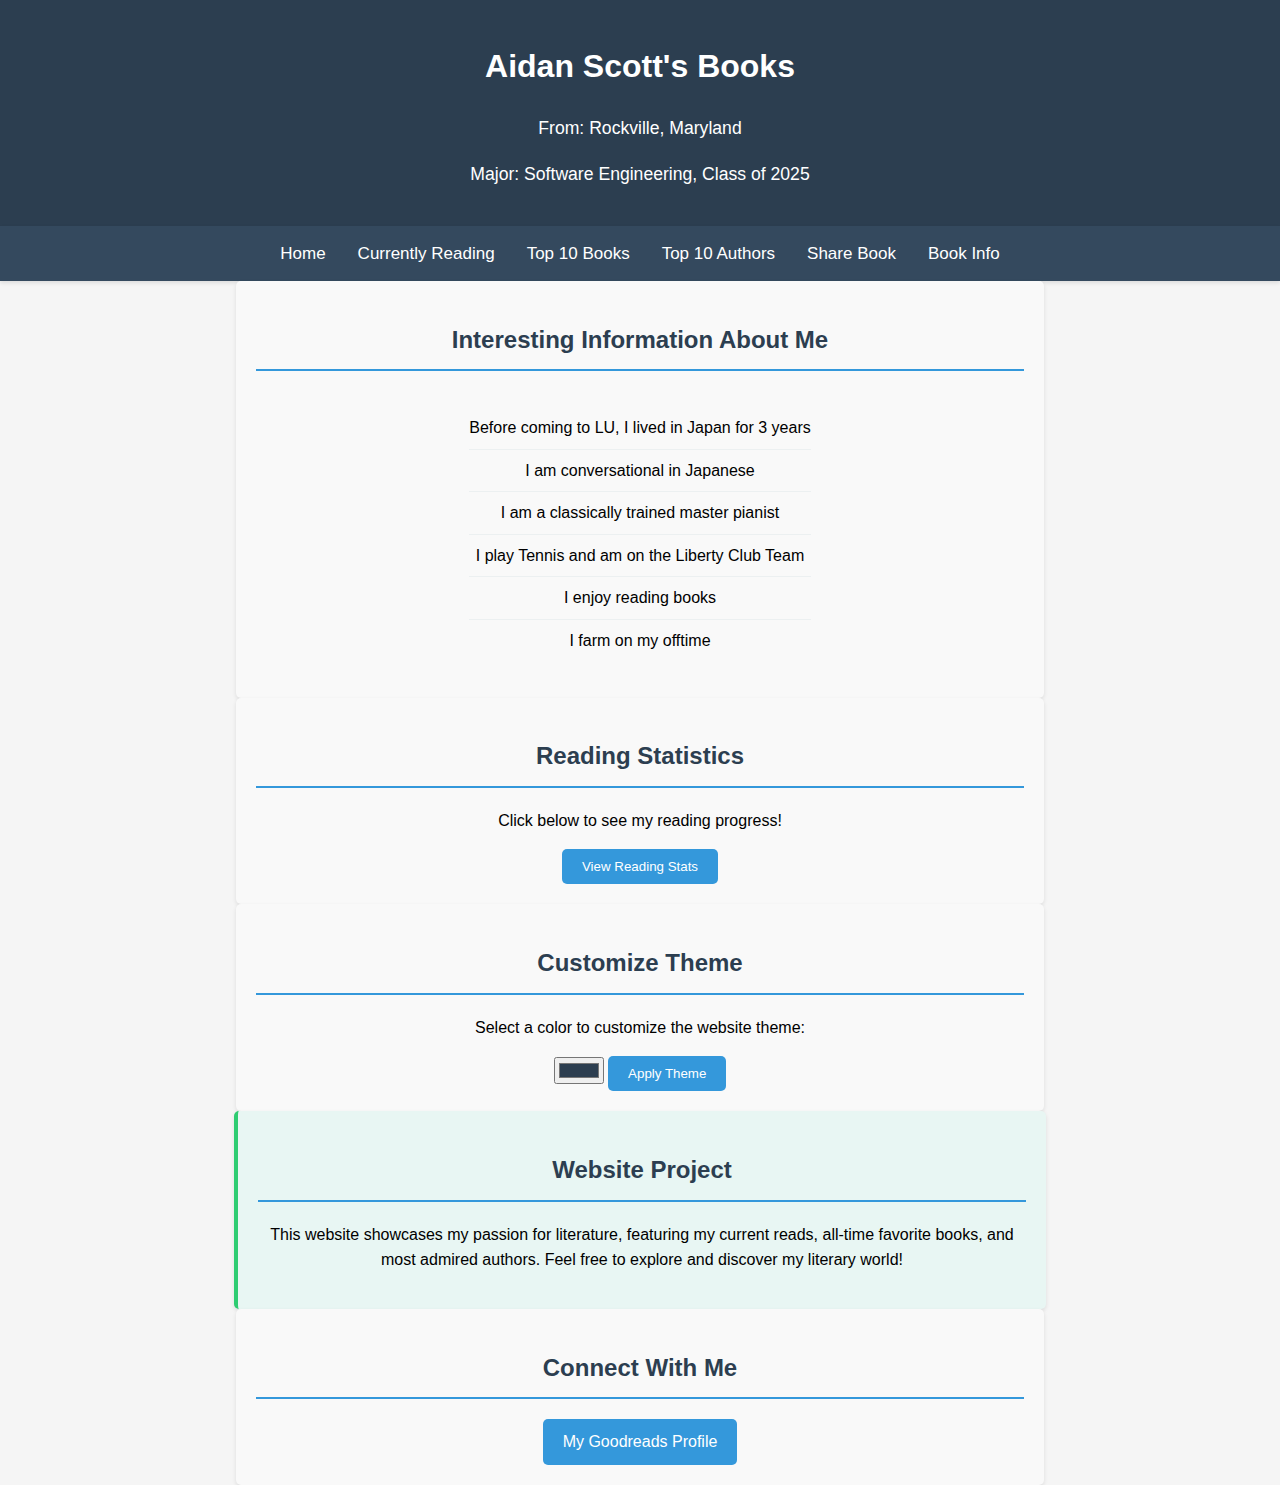
==== index.html @ 046521bb "Add event listener and javascripting for favorite book cards" ====
<!DOCTYPE html>
<html lang="en">

<head>
    <meta charset="UTF-8">
    <meta name="viewport" content="width=device-width, initial-scale=1.0">
    <title>Aidan Scott's Books</title>
    <link rel="stylesheet" href="styles.css">
</head>

<body>
    <!-- Header Section -->
    <header class="main-header">
        <h1 id="name-title">Aidan Scott's Books</h1>
        <div class="header-info">
            <p>From: Rockville, Maryland</p>
            <p>Major: Software Engineering, Class of 2025</p>
        </div>
    </header>

    <!-- Navigation Bar -->
    <nav class="topnav">
        <a href="index.html">Home</a>
        <a href="currently-reading.html">Currently Reading</a>
        <a href="favorite-books.html">Top 10 Books</a>
        <a href="favorite-authors.html">Top 10 Authors</a>
        <a href="book-form.html">Share Book</a>
        <a href="book-info.html">Book Info</a>
    </nav>

    <!-- Bio Section -->
    <section class="profile-section">
        <h2 class="section-title">Interesting Information About Me</h2>
        <ul class="bio-list">
            <li>Before coming to LU, I lived in Japan for 3 years</li>
            <li>I am conversational in Japanese</li>
            <li>I am a classically trained master pianist</li>
            <li>I play Tennis and am on the Liberty Club Team</li>
            <li>I enjoy reading books</li>
            <li>I farm on my offtime</li>
        </ul>
    </section>

    <!-- Book Count Section -->
    <section class="profile-section">
        <h2 class="section-title">Reading Statistics</h2>
        <div id="stats-container">
            <p>Click below to see my reading progress!</p>
            <button onclick="showReadingStats()" class="submit-btn">View Reading Stats</button>
        </div>
    </section>

    <section class="profile-section">
        <h2 class="section-title">Customize Theme</h2>
        <div id="theme-container">
            <p>Select a color to customize the website theme:</p>
            <input type="color" id="themeColor" value="#2c3e50">
            <button id="applyTheme" class="submit-btn">Apply Theme</button>
        </div>
    </section>

    <section class="profile-section" id="project-idea">
        <h2 class="section-title">Website Project</h2>
        <p>This website showcases my passion for literature, featuring my current reads, all-time favorite books, and
            most admired authors. Feel free to explore and discover my literary world!</p>
    </section>

    <section class="profile-section">
        <h2 class="section-title">Connect With Me</h2>
        <a href="https://www.goodreads.com/user/show/168250803-aidan-scott" target="_blank" rel="noopener noreferrer"
            class="social-link">
            My Goodreads Profile
        </a>
    </section>

    <script>
        const booksRead = 42;
        const currentlyReading = 3;
        const yearlyGoal = 50;

        function showReadingStats() {
            const statsMessage = `📚 Reading Progress:
                \n• Books Read: ${booksRead}
                \n• Currently Reading: ${currentlyReading}
                \n• Progress to Goal: ${Math.round((booksRead / yearlyGoal) * 100)}%`;
            alert(statsMessage);
        }

        const themeColorPicker = document.getElementById('themeColor');
        const applyThemeButton = document.getElementById('applyTheme');
        const header = document.getElementsByClassName('main-header')[0];

        applyThemeButton.addEventListener('click', function () {
            const selectedColor = themeColorPicker.value;

            header.style.backgroundColor = selectedColor;
            document.documentElement.style.setProperty('--theme-color', selectedColor);

            const messageElement = document.createElement('p');
            messageElement.textContent = 'Theme updated successfully!';
            messageElement.style.color = 'green';
            messageElement.style.marginTop = '10px';

            const container = document.getElementById('theme-container');
            const existingMessage = container.querySelector('p:last-child');
            if (existingMessage && existingMessage.style.color === 'green') {
                container.removeChild(existingMessage);
            }
            container.appendChild(messageElement);

            setTimeout(() => {
                container.removeChild(messageElement);
            }, 3000);
        });
    </script>
</body>

</html>
---- styles.css ----
/* Base Styles */
body {
    font-family: Arial, sans-serif;
    line-height: 1.6;
    margin: 0;
    padding: 0;
    background-color: #f5f5f5;
    text-align: center;
    /* Center all text by default */
}

/* Header Styles */
.main-header {
    background-color: #2c3e50;
    color: white;
    padding: 20px;
    text-align: center;
}

.header-info {
    margin-top: 10px;
    font-size: 1.1em;
}

/* Navigation Styles */
.topnav {
    background-color: #34495e;
    overflow: hidden;
    box-shadow: 0 2px 4px rgba(0, 0, 0, 0.1);
    display: flex;
    justify-content: center;
    /* Centering navigation links */
    align-items: center;
    flex-wrap: wrap;
}

.topnav a {
    display: inline-block;
    color: white;
    text-align: center;
    padding: 14px 16px;
    text-decoration: none;
    font-size: 17px;
    transition: background-color 0.3s;
}

.topnav a:hover {
    background-color: #2c3e50;
    color: white;
}

.topnav a.active {
    background-color: #3498db;
    color: white;
}

/* Section Styles */
.profile-section {
    padding: 20px;
    margin: auto;
    width: 60%;
    background-color: #f9f9f9;
    border-radius: 5px;
    box-shadow: 0 2px 4px rgba(0, 0, 0, 0.1);
    text-align: center;
    /* Ensures content inside is centered */
}

/* Bio List Centering */
.bio-list {
    list-style: none;
    padding: 0;
    text-align: center;
    display: inline-block;
}

/* Section Titles */
.section-title {
    color: #2c3e50;
    border-bottom: 2px solid #3498db;
    padding-bottom: 10px;
    margin-bottom: 20px;
}

/* Book Section Styles */
.book-section {
    background-color: #ffffff;
    padding: 15px;
    margin-bottom: 20px;
    border-radius: 5px;
    box-shadow: 0 2px 4px rgba(0, 0, 0, 0.1);
}

/* Book Grid Styles */
.book-grid {
    display: grid;
    grid-template-columns: repeat(auto-fit, minmax(300px, 1fr));
    gap: 20px;
    padding: 20px;
    justify-content: center;
}

.book-card {
    background: white;
    border-radius: 8px;
    padding: 15px;
    box-shadow: 0 2px 4px rgba(0, 0, 0, 0.1);
    transition: transform 0.2s;
}

.book-card:hover {
    transform: translateY(-5px);
}

.book-card img {
    width: 100%;
    height: 400px;
    object-fit: contain;
    border-radius: 4px;
    background-color: #f5f5f5;
}

.book-info {
    margin-top: 15px;
}

.book-info h3 {
    color: #2c3e50;
    margin: 0 0 10px 0;
}

.book-author {
    color: #34495e;
    font-weight: bold;
    margin: 5px 0;
}

.book-genre {
    color: #7f8c8d;
    font-style: italic;
    margin: 5px 0;
}

.book-review {
    margin-top: 10px;
    font-size: 0.9em;
    line-height: 1.6;
    color: #2c3e50;
}

/* Author Grid Styles */
.author-grid {
    display: grid;
    grid-template-columns: repeat(auto-fit, minmax(300px, 1fr));
    gap: 20px;
    padding: 20px;
    justify-content: center;
}

.author-card {
    background: white;
    border-radius: 8px;
    padding: 15px;
    box-shadow: 0 2px 4px rgba(0, 0, 0, 0.1);
    transition: transform 0.2s;
}

.author-card:hover {
    transform: translateY(-5px);
}

.author-card img {
    width: 100%;
    height: 300px;
    object-fit: cover;
    border-radius: 8px;
}

.author-info {
    margin-top: 15px;
    text-align: center;
}

.author-info h3 {
    color: #2c3e50;
    margin: 10px 0;
}

.author-books {
    list-style: none;
    padding: 0;
    margin: 10px 0;
}

.author-books li {
    padding: 5px 0;
    color: #34495e;
}

/* Form Styles */
.form-group {
    margin-bottom: 15px;
}

.form-group label {
    display: block;
    margin-bottom: 5px;
    color: #2c3e50;
}

.form-group input {
    width: 100%;
    padding: 8px;
    border: 1px solid #bdc3c7;
    border-radius: 4px;
}

/* Button Styles */
.submit-btn {
    background-color: #3498db;
    color: white;
    padding: 10px 20px;
    border: none;
    border-radius: 5px;
    cursor: pointer;
    transition: background-color 0.3s;
    text-align: center;
}

.submit-btn:hover {
    background-color: #2980b9;
}

/* Social Link Styles */
.social-link {
    display: inline-block;
    padding: 10px 20px;
    background-color: #3498db;
    color: white;
    text-decoration: none;
    border-radius: 5px;
    transition: background-color 0.3s;
}

.social-link:hover {
    background-color: #2980b9;
}

/* Special Section Styles */
#project-idea {
    background-color: #e8f6f3;
    border-left: 4px solid #2ecc71;
}

/* Bio List Styles */
.bio-list li {
    padding: 8px 0;
    border-bottom: 1px solid #ecf0f1;
}

.bio-list li:last-child {
    border-bottom: none;
}

/* Responsive Design */
@media screen and (max-width: 768px) {
    .profile-section {
        width: 80%;
    }

    .book-grid,
    .author-grid {
        grid-template-columns: repeat(auto-fit, minmax(250px, 1fr));
        padding: 10px;
    }
}

@media screen and (max-width: 480px) {
    .profile-section {
        width: 90%;
        padding: 10px;
    }

    .book-grid,
    .author-grid {
        grid-template-columns: repeat(auto-fit, minmax(200px, 1fr));
    }
}
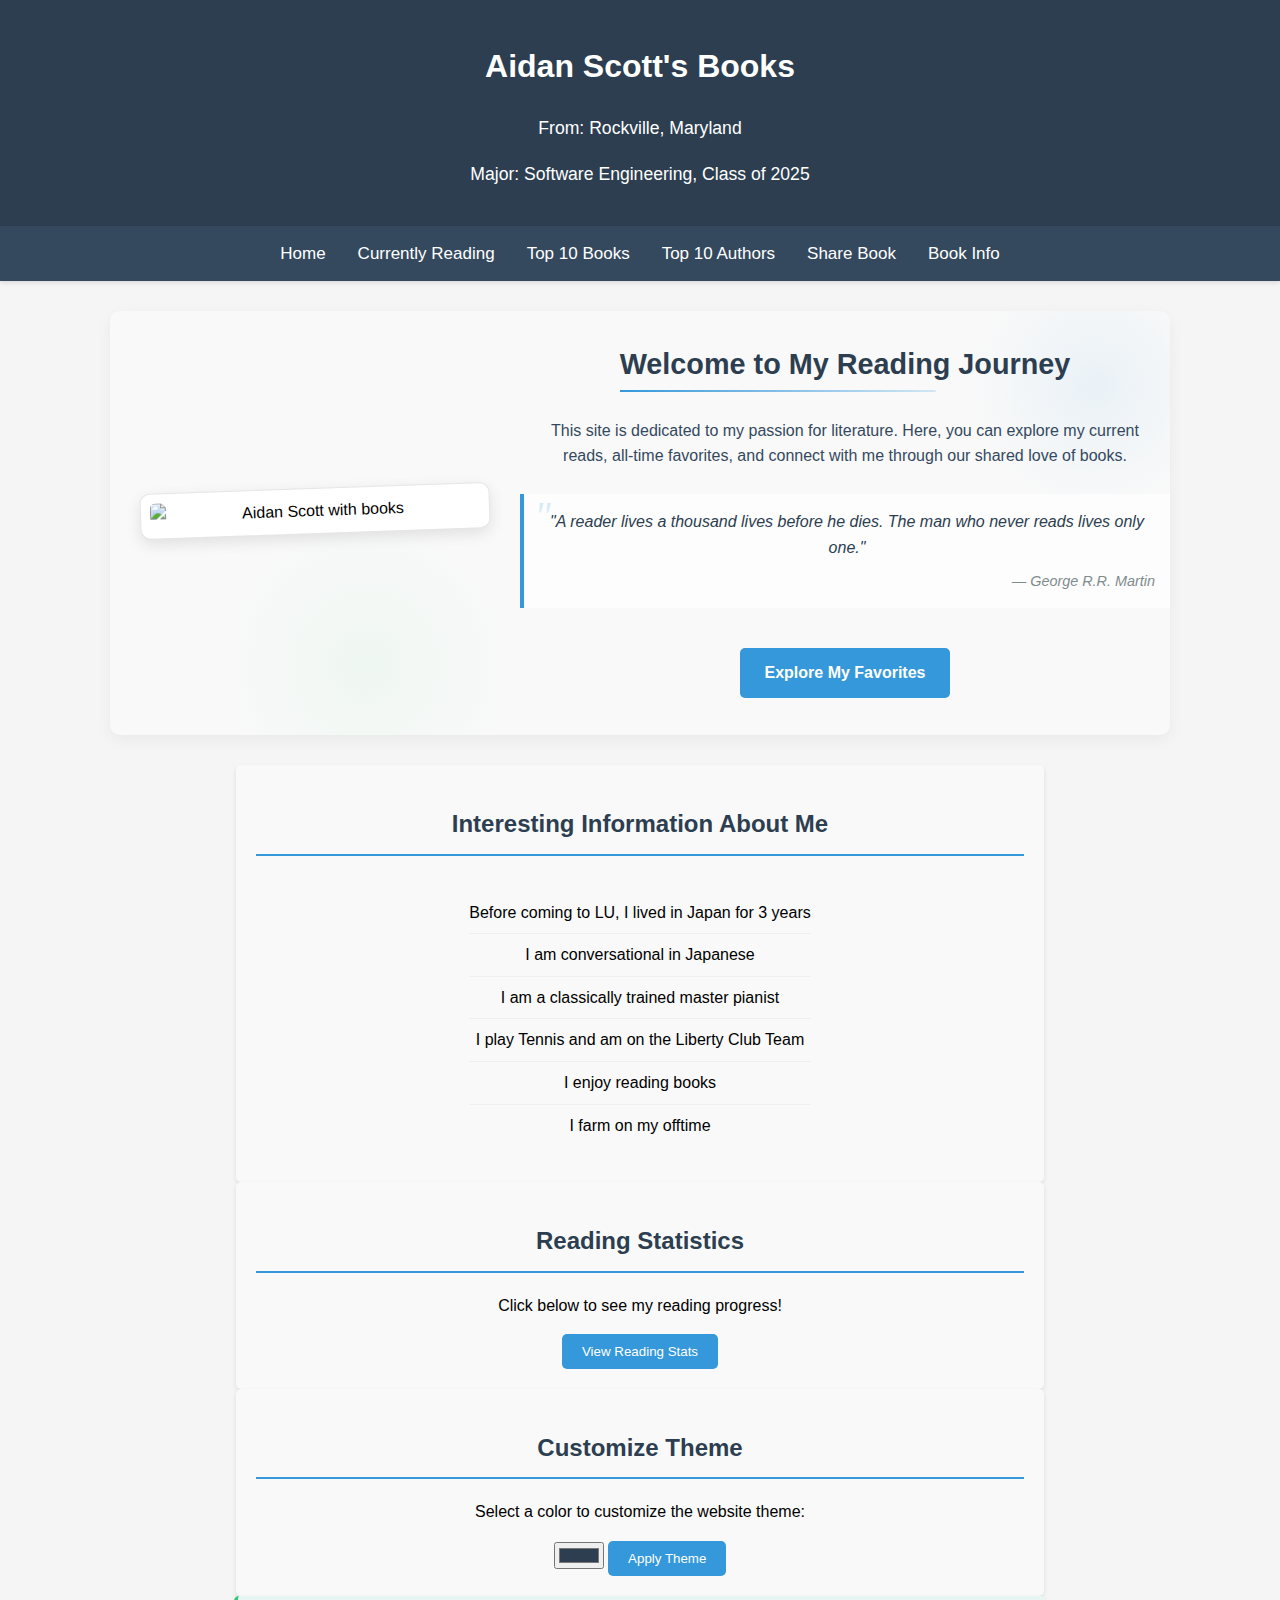
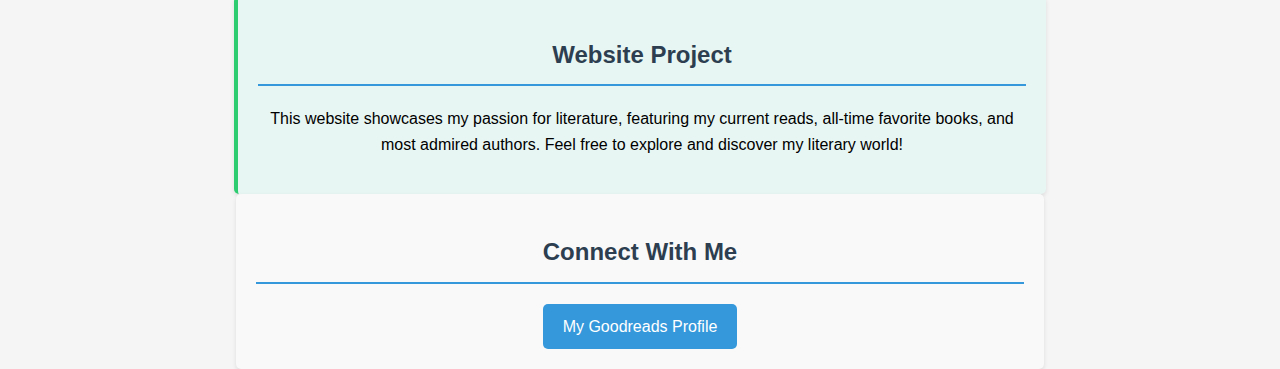
==== commit 5f6ee62f: "Project 5 - 95% complete" ====
--- a/index.html
+++ b/index.html
@@ -27,6 +27,79 @@
         <a href="book-form.html">Share Book</a>
         <a href="book-info.html">Book Info</a>
     </nav>
+
+    <!-- *** PROJECT 5: REQUIREMENT #3: Using createElement and appendChild to create welcome banner *** -->
+    <script>
+        document.addEventListener('DOMContentLoaded', function () {
+            // Create welcome banner container
+            const welcomeBanner = document.createElement('section');
+            welcomeBanner.className = 'welcome-banner';
+
+            // Create left column for profile image
+            const imageColumn = document.createElement('div');
+            imageColumn.className = 'profile-image-column';
+
+            // Create profile image
+            const profileImage = document.createElement('img');
+            profileImage.src = 'profile-photo.jpg';  // You'll need to add this image
+            profileImage.alt = 'Aidan Scott with books';
+            profileImage.className = 'profile-photo';
+
+            // Create image frame
+            const imageFrame = document.createElement('div');
+            imageFrame.className = 'image-frame';
+
+            // Create right column for welcome text
+            const textColumn = document.createElement('div');
+            textColumn.className = 'welcome-text-column';
+
+            // Create greeting
+            const greeting = document.createElement('h2');
+            greeting.textContent = 'Welcome to My Reading Journey';
+
+            // Create welcome message
+            const welcomeMessage = document.createElement('p');
+            welcomeMessage.className = 'welcome-message';
+            welcomeMessage.textContent = 'This site is dedicated to my passion for literature. Here, you can explore my current reads, all-time favorites, and connect with me through our shared love of books.';
+
+            // Create quote box
+            const quoteBox = document.createElement('blockquote');
+            quoteBox.className = 'book-quote';
+
+            // Create quote text
+            const quoteText = document.createElement('p');
+            quoteText.textContent = '"A reader lives a thousand lives before he dies. The man who never reads lives only one."';
+
+            // Create quote attribution
+            const quoteAttribution = document.createElement('cite');
+            quoteAttribution.textContent = '— George R.R. Martin';
+
+            // Create CTA button
+            const ctaButton = document.createElement('a');
+            ctaButton.href = 'favorite-books.html';
+            ctaButton.className = 'welcome-cta-button';
+            ctaButton.textContent = 'Explore My Favorites';
+
+            // Assemble the DOM structure using appendChild
+            imageFrame.appendChild(profileImage);
+            imageColumn.appendChild(imageFrame);
+
+            quoteBox.appendChild(quoteText);
+            quoteBox.appendChild(quoteAttribution);
+
+            textColumn.appendChild(greeting);
+            textColumn.appendChild(welcomeMessage);
+            textColumn.appendChild(quoteBox);
+            textColumn.appendChild(ctaButton);
+
+            welcomeBanner.appendChild(imageColumn);
+            welcomeBanner.appendChild(textColumn);
+
+            // Insert the welcome banner at the beginning of the body content
+            const firstSection = document.querySelector('.profile-section');
+            document.body.insertBefore(welcomeBanner, firstSection);
+        });
+    </script>
 
     <!-- Bio Section -->
     <section class="profile-section">
@@ -74,8 +147,8 @@
     </section>
 
     <script>
-        const booksRead = 42;
-        const currentlyReading = 3;
+        const booksRead = 6;
+        const currentlyReading = 2;
         const yearlyGoal = 50;
 
         function showReadingStats() {
@@ -113,6 +186,9 @@
             }, 3000);
         });
     </script>
+
+    <!-- Include the lightbox script -->
+    <script src="lightbox.js"></script>
 </body>
 
 </html>--- a/styles.css
+++ b/styles.css
@@ -285,4 +285,1494 @@
     .author-grid {
         grid-template-columns: repeat(auto-fit, minmax(200px, 1fr));
     }
+}
+
+/* *** PROJECT 5: REQUIREMENT #1: Overlay styling with opacity and positioning *** */
+.overlay {
+    position: fixed;
+    top: 0;
+    left: 0;
+    width: 100%;
+    height: 100%;
+    background-color: rgba(0, 0, 0, 0.8);
+    /* Darkened background with opacity */
+    display: none;
+    justify-content: center;
+    align-items: center;
+    z-index: 1000;
+    opacity: 0;
+    transition: opacity 0.3s ease;
+}
+
+.overlay.active {
+    opacity: 1;
+}
+
+.lightbox-container {
+    position: relative;
+    max-width: 90%;
+    max-height: 90%;
+    background-color: rgba(255, 255, 255, 0.1);
+    border-radius: 8px;
+    padding: 10px;
+    box-shadow: 0 0 25px rgba(255, 255, 255, 0.2);
+}
+
+.lightbox-image {
+    max-width: 100%;
+    max-height: 80vh;
+    display: block;
+    border: 3px solid rgba(255, 255, 255, 0.5);
+    border-radius: 4px;
+    transition: all 0.3s ease;
+}
+
+.close-button {
+    position: absolute;
+    top: -15px;
+    right: -15px;
+    font-size: 30px;
+    color: white;
+    background-color: rgba(0, 0, 0, 0.7);
+    width: 40px;
+    height: 40px;
+    border-radius: 50%;
+    display: flex;
+    justify-content: center;
+    align-items: center;
+    cursor: pointer;
+    transition: background-color 0.3s;
+}
+
+.close-button:hover {
+    background-color: rgba(255, 0, 0, 0.7);
+}
+
+.swap-button {
+    position: absolute;
+    bottom: -50px;
+    left: 50%;
+    transform: translateX(-50%);
+    padding: 10px 20px;
+    background-color: rgba(52, 152, 219, 0.8);
+    color: white;
+    border: none;
+    border-radius: 5px;
+    font-size: 16px;
+    cursor: pointer;
+    transition: background-color 0.3s;
+}
+
+.swap-button:hover {
+    background-color: rgba(41, 128, 185, 0.9);
+}
+
+/* *** REQUIREMENT #2: Styling for default page images *** */
+.default-page-image {
+    display: block;
+    max-width: 200px;
+    height: auto;
+    margin: 20px auto;
+    border-radius: 8px;
+    box-shadow: 0 4px 8px rgba(0, 0, 0, 0.2);
+    transition: transform 0.3s ease;
+}
+
+.default-page-image:hover {
+    transform: scale(1.05);
+}
+
+/* Make all book images clickable */
+.book-card img,
+.author-card img {
+    cursor: pointer;
+    transition: transform 0.2s ease;
+}
+
+.book-card img:hover,
+.author-card img:hover {
+    transform: scale(1.03);
+    box-shadow: 0 5px 15px rgba(0, 0, 0, 0.2);
+}
+
+/* *** PROJECT 5: REQUIREMENT #1: Styles for the featured author spotlight with opacity and positioning *** */
+.author-spotlight {
+    display: flex;
+    flex-direction: column;
+    align-items: center;
+    background-color: rgba(44, 62, 80, 0.1);
+    padding: 20px;
+    border-radius: 8px;
+    margin-bottom: 30px;
+    position: relative;
+    overflow: hidden;
+}
+
+/* Media query for larger screens */
+@media screen and (min-width: 768px) {
+    .author-spotlight {
+        flex-direction: row;
+        justify-content: space-between;
+    }
+
+    .featured-author-image {
+        max-width: 250px;
+        margin-right: 30px;
+        margin-bottom: 0;
+    }
+
+    .featured-author-info {
+        flex: 1;
+        text-align: left;
+    }
+}
+
+.featured-author-image {
+    width: 100%;
+    max-width: 200px;
+    height: auto;
+    border-radius: 50%;
+    border: 4px solid white;
+    box-shadow: 0 4px 10px rgba(0, 0, 0, 0.2);
+    margin-bottom: 20px;
+    transition: transform 0.3s ease;
+    position: relative;
+    z-index: 2;
+}
+
+.featured-author-image:hover {
+    transform: scale(1.05);
+    box-shadow: 0 6px 15px rgba(0, 0, 0, 0.3);
+}
+
+.featured-author-info {
+    text-align: center;
+    position: relative;
+    z-index: 2;
+}
+
+.featured-author-info h3 {
+    color: #2c3e50;
+    font-size: 1.8em;
+    margin-bottom: 15px;
+    position: relative;
+    display: inline-block;
+}
+
+.featured-author-info h3:after {
+    content: '';
+    position: absolute;
+    bottom: -5px;
+    left: 0;
+    width: 100%;
+    height: 2px;
+    background-color: #3498db;
+    transform: scaleX(0);
+    transition: transform 0.3s ease;
+}
+
+.featured-author-info h3:hover:after {
+    transform: scaleX(1);
+}
+
+.featured-author-info p {
+    line-height: 1.6;
+    color: #34495e;
+    max-width: 600px;
+    margin: 0 auto;
+}
+
+/* Background decoration with opacity */
+.author-spotlight:before {
+    content: '';
+    position: absolute;
+    top: -50%;
+    right: -50%;
+    width: 200px;
+    height: 200px;
+    background-color: rgba(52, 152, 219, 0.1);
+    border-radius: 50%;
+    z-index: 1;
+}
+
+.author-spotlight:after {
+    content: '';
+    position: absolute;
+    bottom: -30%;
+    left: -10%;
+    width: 150px;
+    height: 150px;
+    background-color: rgba(46, 204, 113, 0.1);
+    border-radius: 50%;
+    z-index: 1;
+}
+
+.featured-book-section {
+    margin-bottom: 40px;
+    background-color: #f9f9f9;
+    position: relative;
+    overflow: hidden;
+}
+
+.featured-book-section::before {
+    content: '';
+    position: absolute;
+    top: -20px;
+    right: -20px;
+    width: 150px;
+    height: 150px;
+    background: radial-gradient(circle, rgba(52, 152, 219, 0.2) 0%, rgba(52, 152, 219, 0) 70%);
+    border-radius: 50%;
+    z-index: 1;
+}
+
+.featured-book-section::after {
+    content: '';
+    position: absolute;
+    bottom: -30px;
+    left: -30px;
+    width: 200px;
+    height: 200px;
+    background: radial-gradient(circle, rgba(142, 68, 173, 0.15) 0%, rgba(142, 68, 173, 0) 70%);
+    border-radius: 50%;
+    z-index: 1;
+}
+
+.featured-book-container {
+    display: flex;
+    flex-direction: column;
+    align-items: center;
+    position: relative;
+    z-index: 2;
+    padding: 20px;
+}
+
+@media screen and (min-width: 768px) {
+    .featured-book-container {
+        flex-direction: row;
+        align-items: flex-start;
+    }
+
+    .featured-book-image-container {
+        flex: 0 0 40%;
+        margin-right: 30px;
+        margin-bottom: 0;
+    }
+
+    .featured-book-details {
+        flex: 0 0 60%;
+        text-align: left;
+    }
+}
+
+.featured-book-image-container {
+    position: relative;
+    margin-bottom: 20px;
+    padding: 10px;
+    background-color: white;
+    box-shadow: 0 5px 15px rgba(0, 0, 0, 0.1);
+    border-radius: 8px;
+    max-width: 300px;
+    transform: rotate(-2deg);
+    transition: transform 0.3s ease, box-shadow 0.3s ease;
+}
+
+.featured-book-image-container:hover {
+    transform: rotate(0deg) scale(1.02);
+    box-shadow: 0 8px 20px rgba(0, 0, 0, 0.15);
+}
+
+.featured-book-image {
+    width: 100%;
+    height: auto;
+    border-radius: 4px;
+    cursor: pointer;
+}
+
+.image-caption {
+    font-size: 0.8em;
+    color: #7f8c8d;
+    margin-top: 8px;
+    text-align: center;
+    font-style: italic;
+    opacity: 0.8;
+}
+
+.featured-book-details {
+    padding: 15px;
+    background-color: rgba(255, 255, 255, 0.7);
+    border-radius: 8px;
+    position: relative;
+}
+
+.featured-book-details h3 {
+    color: #2c3e50;
+    font-size: 1.8em;
+    margin: 0 0 10px 0;
+    position: relative;
+    display: inline-block;
+}
+
+.featured-book-details h3::after {
+    content: '';
+    position: absolute;
+    left: 0;
+    bottom: -5px;
+    width: 60%;
+    height: 3px;
+    background: linear-gradient(to right, #8e44ad, rgba(142, 68, 173, 0.3));
+    border-radius: 2px;
+}
+
+.featured-book-author {
+    color: #34495e;
+    font-size: 1.2em;
+    font-style: italic;
+    margin-top: 0;
+    margin-bottom: 15px;
+}
+
+.featured-book-description {
+    line-height: 1.6;
+    color: #2c3e50;
+    margin-bottom: 20px;
+    position: relative;
+}
+
+.featured-book-details-list {
+    padding-left: 20px;
+    margin-bottom: 25px;
+}
+
+.featured-book-details-list li {
+    margin-bottom: 8px;
+    color: #34495e;
+    position: relative;
+}
+
+.featured-book-details-list li::before {
+    content: '•';
+    color: #8e44ad;
+    font-weight: bold;
+    display: inline-block;
+    width: 1em;
+    margin-left: -1em;
+}
+
+.featured-book-cta {
+    background-color: #8e44ad;
+    color: white;
+    border: none;
+    padding: 10px 25px;
+    border-radius: 5px;
+    font-size: 1em;
+    cursor: pointer;
+    transition: background-color 0.3s, transform 0.2s;
+    position: relative;
+    overflow: hidden;
+    display: inline-block;
+    text-decoration: none;
+    text-align: center;
+}
+
+.featured-book-cta:hover {
+    background-color: #9b59b6;
+    transform: translateY(-2px);
+}
+
+.featured-book-cta:active {
+    transform: translateY(0);
+}
+
+.featured-book-cta::after {
+    content: '';
+    position: absolute;
+    top: -50%;
+    left: -50%;
+    width: 200%;
+    height: 200%;
+    background: rgba(255, 255, 255, 0.1);
+    transform: rotate(30deg);
+    transition: transform 0.5s;
+    opacity: 0;
+}
+
+.featured-book-cta:hover::after {
+    transform: rotate(0deg);
+    opacity: 1;
+}
+
+.finished-reading-section {
+    background-color: #f5f5f5;
+    padding: 30px;
+    margin-bottom: 40px;
+    border-radius: 8px;
+    box-shadow: 0 2px 15px rgba(0, 0, 0, 0.05);
+    position: relative;
+    overflow: hidden;
+}
+
+.finished-reading-section::before {
+    content: '';
+    position: absolute;
+    top: -50px;
+    right: -50px;
+    width: 200px;
+    height: 200px;
+    background: radial-gradient(circle, rgba(26, 188, 156, 0.15) 0%, rgba(26, 188, 156, 0) 70%);
+    border-radius: 50%;
+    z-index: 1;
+}
+
+.finished-reading-section::after {
+    content: '';
+    position: absolute;
+    bottom: -70px;
+    left: 30%;
+    width: 250px;
+    height: 250px;
+    background: radial-gradient(circle, rgba(41, 128, 185, 0.1) 0%, rgba(41, 128, 185, 0) 70%);
+    border-radius: 50%;
+    z-index: 1;
+}
+
+.finished-book-container {
+    display: flex;
+    flex-direction: column;
+    position: relative;
+    z-index: 2;
+}
+
+@media screen and (min-width: 768px) {
+    .finished-book-container {
+        flex-direction: row;
+        align-items: flex-start;
+    }
+
+    .finished-book-image-column {
+        flex: 0 0 35%;
+        margin-right: 30px;
+        margin-bottom: 0;
+    }
+
+    .finished-book-details-column {
+        flex: 0 0 65%;
+    }
+}
+
+.finished-book-image-column {
+    position: relative;
+    margin-bottom: 20px;
+    align-self: center;
+}
+
+.finished-book-image {
+    max-width: 250px;
+    height: auto;
+    border-radius: 8px;
+    box-shadow: 0 5px 15px rgba(0, 0, 0, 0.2);
+    transition: transform 0.3s ease;
+    cursor: pointer;
+}
+
+.finished-book-image:hover {
+    transform: scale(1.03) rotate(1deg);
+}
+
+.image-overlay-text {
+    position: absolute;
+    top: 20px;
+    right: -15px;
+    background-color: rgba(46, 204, 113, 0.9);
+    color: white;
+    padding: 8px 20px;
+    border-radius: 4px;
+    transform: rotate(45deg);
+    font-weight: bold;
+    letter-spacing: 1px;
+    box-shadow: 0 2px 5px rgba(0, 0, 0, 0.2);
+    z-index: 3;
+}
+
+.finished-book-details-column h3 {
+    color: #2c3e50;
+    font-size: 1.8em;
+    margin-top: 0;
+    margin-bottom: 10px;
+}
+
+.rating-container {
+    display: flex;
+    align-items: center;
+    margin: 15px 0;
+}
+
+.rating-label {
+    margin-right: 10px;
+    font-weight: bold;
+    color: #34495e;
+}
+
+.star-rating {
+    display: inline-flex;
+}
+
+.star {
+    font-size: 24px;
+    margin-right: 5px;
+}
+
+.star.filled {
+    color: #f1c40f;
+    text-shadow: 0 0 2px rgba(0, 0, 0, 0.3);
+}
+
+.star.empty {
+    color: #bdc3c7;
+}
+
+.completion-date {
+    font-style: italic;
+    color: #7f8c8d;
+    margin-bottom: 20px;
+}
+
+.book-review {
+    line-height: 1.6;
+    color: #34495e;
+    background-color: rgba(255, 255, 255, 0.7);
+    padding: 15px;
+    border-radius: 8px;
+    position: relative;
+    margin-bottom: 25px;
+}
+
+.book-review::before {
+    content: '"';
+    font-size: 60px;
+    color: rgba(52, 152, 219, 0.2);
+    position: absolute;
+    top: -15px;
+    left: 5px;
+    font-family: Georgia, serif;
+}
+
+.book-stats-container {
+    background-color: rgba(236, 240, 241, 0.7);
+    padding: 15px;
+    border-radius: 8px;
+    border-left: 4px solid #3498db;
+}
+
+.book-stats-container h4 {
+    color: #2c3e50;
+    margin-top: 0;
+    margin-bottom: 10px;
+}
+
+.stats-list {
+    list-style-type: none;
+    padding-left: 5px;
+    margin: 0;
+}
+
+.stats-list li {
+    padding: 5px 0;
+    color: #34495e;
+    display: flex;
+    align-items: center;
+}
+
+.stats-list li::before {
+    content: '•';
+    color: #3498db;
+    font-weight: bold;
+    display: inline-block;
+    width: 1em;
+    margin-right: 5px;
+}
+
+.welcome-banner {
+    display: flex;
+    flex-direction: column;
+    background-color: #f9f9f9;
+    border-radius: 10px;
+    margin: 30px auto;
+    padding: 30px;
+    box-shadow: 0 5px 15px rgba(0, 0, 0, 0.05);
+    max-width: 1000px;
+    position: relative;
+    overflow: hidden;
+    z-index: 2;
+}
+
+/* Decorative elements with opacity */
+.welcome-banner::before {
+    content: '';
+    position: absolute;
+    top: -50px;
+    right: -50px;
+    width: 250px;
+    height: 250px;
+    background: radial-gradient(circle, rgba(52, 152, 219, 0.08) 0%, rgba(52, 152, 219, 0) 70%);
+    border-radius: 50%;
+    z-index: 1;
+}
+
+.welcome-banner::after {
+    content: '';
+    position: absolute;
+    bottom: -80px;
+    left: 10%;
+    width: 300px;
+    height: 300px;
+    background: radial-gradient(circle, rgba(46, 204, 113, 0.05) 0%, rgba(46, 204, 113, 0) 70%);
+    border-radius: 50%;
+    z-index: 1;
+}
+
+@media screen and (min-width: 768px) {
+    .welcome-banner {
+        flex-direction: row;
+        align-items: center;
+    }
+
+    .profile-image-column {
+        flex: 0 0 35%;
+        margin-right: 30px;
+        margin-bottom: 0;
+    }
+
+    .welcome-text-column {
+        flex: 0 0 65%;
+        text-align: left;
+    }
+}
+
+.profile-image-column {
+    position: relative;
+    margin-bottom: 25px;
+    align-self: center;
+    z-index: 3;
+}
+
+.image-frame {
+    position: relative;
+    padding: 10px;
+    background-color: white;
+    box-shadow: 0 5px 15px rgba(0, 0, 0, 0.1);
+    border-radius: 10px;
+    transform: rotate(-2deg);
+    transition: transform 0.3s ease;
+}
+
+.image-frame:hover {
+    transform: rotate(0deg);
+}
+
+.image-frame::before {
+    content: '';
+    position: absolute;
+    top: 0;
+    left: 0;
+    right: 0;
+    bottom: 0;
+    border: 1px solid rgba(0, 0, 0, 0.1);
+    border-radius: 10px;
+    z-index: 2;
+}
+
+.profile-photo {
+    display: block;
+    max-width: 100%;
+    height: auto;
+    border-radius: 5px;
+    transition: filter 0.3s ease;
+    cursor: pointer;
+}
+
+.profile-photo:hover {
+    filter: brightness(1.05);
+}
+
+.welcome-text-column {
+    position: relative;
+    z-index: 3;
+    text-align: center;
+}
+
+.welcome-text-column h2 {
+    color: #2c3e50;
+    font-size: 1.8em;
+    margin-top: 0;
+    margin-bottom: 15px;
+    position: relative;
+    display: inline-block;
+}
+
+.welcome-text-column h2::after {
+    content: '';
+    position: absolute;
+    left: 0;
+    bottom: -5px;
+    width: 100%;
+    height: 2px;
+    background: linear-gradient(to right, #3498db, rgba(52, 152, 219, 0.2));
+    transform: scaleX(0.7);
+    transform-origin: left;
+    transition: transform 0.3s ease;
+}
+
+.welcome-text-column h2:hover::after {
+    transform: scaleX(1);
+}
+
+.welcome-message {
+    line-height: 1.6;
+    color: #34495e;
+    margin-bottom: 25px;
+    max-width: 600px;
+    margin-left: auto;
+    margin-right: auto;
+}
+
+.book-quote {
+    background-color: rgba(255, 255, 255, 0.7);
+    border-left: 4px solid #3498db;
+    padding: 15px;
+    margin: 25px 0;
+    position: relative;
+    font-style: italic;
+}
+
+.book-quote::before {
+    content: '"';
+    position: absolute;
+    top: -10px;
+    left: 10px;
+    font-size: 40px;
+    color: rgba(52, 152, 219, 0.2);
+    font-family: Georgia, serif;
+}
+
+.book-quote p {
+    margin: 0 0 10px 0;
+    color: #2c3e50;
+}
+
+.book-quote cite {
+    display: block;
+    color: #7f8c8d;
+    font-size: 0.9em;
+    text-align: right;
+}
+
+.welcome-cta-button {
+    display: inline-block;
+    background-color: #3498db;
+    color: white;
+    text-decoration: none;
+    padding: 12px 25px;
+    border-radius: 5px;
+    font-weight: bold;
+    margin-top: 15px;
+    transition: background-color 0.3s, transform 0.2s;
+    position: relative;
+    overflow: hidden;
+}
+
+.welcome-cta-button:hover {
+    background-color: #2980b9;
+    transform: translateY(-2px);
+}
+
+.welcome-cta-button:active {
+    transform: translateY(0);
+}
+
+.welcome-cta-button::after {
+    content: '';
+    position: absolute;
+    top: -50%;
+    left: -50%;
+    width: 200%;
+    height: 200%;
+    background: rgba(255, 255, 255, 0.1);
+    transform: rotate(30deg);
+    transition: transform 0.5s;
+    opacity: 0;
+}
+
+.welcome-cta-button:hover::after {
+    transform: rotate(0deg);
+    opacity: 1;
+}
+
+.example-section {
+    background-color: #f5f5f5;
+    padding: 30px;
+    margin: 30px auto;
+    border-radius: 8px;
+    box-shadow: 0 3px 10px rgba(0, 0, 0, 0.05);
+    max-width: 900px;
+    position: relative;
+    overflow: hidden;
+}
+
+/* Decorative elements with opacity */
+.example-section::before {
+    content: '';
+    position: absolute;
+    top: -30px;
+    right: -30px;
+    width: 180px;
+    height: 180px;
+    background: radial-gradient(circle, rgba(41, 128, 185, 0.1) 0%, rgba(41, 128, 185, 0) 70%);
+    border-radius: 50%;
+    z-index: 1;
+}
+
+.example-section::after {
+    content: '';
+    position: absolute;
+    bottom: -60px;
+    left: 20%;
+    width: 220px;
+    height: 220px;
+    background: radial-gradient(circle, rgba(39, 174, 96, 0.08) 0%, rgba(39, 174, 96, 0) 75%);
+    border-radius: 50%;
+    z-index: 1;
+}
+
+.example-container {
+    display: flex;
+    flex-direction: column;
+    position: relative;
+    z-index: 2;
+}
+
+@media screen and (min-width: 768px) {
+    .example-container {
+        flex-direction: row;
+        align-items: flex-start;
+    }
+
+    .example-image-column {
+        flex: 0 0 30%;
+        margin-right: 30px;
+        margin-bottom: 0;
+    }
+
+    .example-content-column {
+        flex: 0 0 70%;
+    }
+}
+
+.example-image-column {
+    margin-bottom: 25px;
+    align-self: center;
+}
+
+.example-image-frame {
+    position: relative;
+    padding: 10px;
+    background-color: white;
+    box-shadow: 0 5px 15px rgba(0, 0, 0, 0.1);
+    border-radius: 8px;
+    max-width: 220px;
+    margin: 0 auto;
+    transform: rotate(2deg);
+    transition: transform 0.3s ease;
+}
+
+.example-image-frame::before {
+    content: '';
+    position: absolute;
+    top: 0;
+    left: 0;
+    width: 100%;
+    height: 100%;
+    background: linear-gradient(135deg,
+            rgba(255, 255, 255, 0.2) 0%,
+            rgba(255, 255, 255, 0) 50%,
+            rgba(0, 0, 0, 0.05) 100%);
+    border-radius: 8px;
+    z-index: 2;
+    pointer-events: none;
+}
+
+.example-image-frame:hover {
+    transform: rotate(0deg) scale(1.02);
+}
+
+.example-book-image {
+    width: 100%;
+    height: auto;
+    border-radius: 4px;
+    display: block;
+    transition: filter 0.3s ease;
+    cursor: pointer;
+}
+
+.example-book-image:hover {
+    filter: brightness(1.05);
+}
+
+.example-content-column {
+    position: relative;
+}
+
+.example-content-column h3 {
+    color: #2c3e50;
+    margin-top: 0;
+    margin-bottom: 15px;
+    font-size: 1.5em;
+    position: relative;
+    display: inline-block;
+}
+
+.example-content-column h3::after {
+    content: '';
+    position: absolute;
+    left: 0;
+    bottom: -5px;
+    width: 60%;
+    height: 2px;
+    background-color: #27ae60;
+    transform-origin: left;
+    transform: scaleX(1);
+    transition: transform 0.3s ease;
+}
+
+.example-content-column h3:hover::after {
+    transform: scaleX(1.2);
+}
+
+.example-data {
+    background-color: rgba(255, 255, 255, 0.7);
+    border-radius: 8px;
+    padding: 20px;
+    margin-bottom: 20px;
+    position: relative;
+}
+
+.example-list {
+    margin: 0;
+    padding: 0;
+}
+
+.example-term {
+    color: #34495e;
+    font-weight: bold;
+    margin-bottom: 5px;
+}
+
+.example-definition {
+    margin: 0 0 15px 0;
+    padding: 0 0 0 15px;
+    color: #2c3e50;
+    line-height: 1.5;
+}
+
+.example-definition:last-child {
+    margin-bottom: 0;
+}
+
+.helper-text {
+    color: #7f8c8d;
+    font-style: italic;
+    margin-bottom: 20px;
+    position: relative;
+    padding-left: 20px;
+}
+
+.helper-text::before {
+    content: '💡';
+    position: absolute;
+    left: 0;
+    top: 0;
+}
+
+.use-example-button {
+    background-color: #27ae60;
+    color: white;
+    border: none;
+    padding: 10px 20px;
+    border-radius: 5px;
+    font-size: 1em;
+    cursor: pointer;
+    transition: background-color 0.3s, transform 0.2s;
+    position: relative;
+    overflow: hidden;
+}
+
+.use-example-button:hover {
+    background-color: #2ecc71;
+    transform: translateY(-2px);
+}
+
+.use-example-button:active {
+    transform: translateY(0);
+}
+
+.use-example-button::after {
+    content: '';
+    position: absolute;
+    top: -50%;
+    left: -50%;
+    width: 200%;
+    height: 200%;
+    background: rgba(255, 255, 255, 0.1);
+    transform: rotate(45deg);
+    transition: transform 0.5s;
+    opacity: 0;
+}
+
+.use-example-button:hover::after {
+    transform: rotate(0deg);
+    opacity: 1;
+}
+
+/* Styles for book form page */
+.form-field {
+    margin-bottom: 20px;
+}
+
+.form-field label {
+    display: block;
+    margin-bottom: 5px;
+    color: #2c3e50;
+    font-weight: bold;
+}
+
+.form-field input,
+.form-field select,
+.form-field textarea {
+    width: 100%;
+    padding: 8px;
+    border: 1px solid #bdc3c7;
+    border-radius: 4px;
+    font-size: 16px;
+}
+
+.form-field textarea {
+    resize: vertical;
+}
+
+.result-message {
+    margin-top: 20px;
+    padding: 20px;
+    background-color: #e8f6f3;
+    border-radius: 5px;
+    border-left: 4px solid #2ecc71;
+}
+
+.book-details {
+    margin-top: 15px;
+    padding-top: 15px;
+    border-top: 1px solid #bdc3c7;
+}
+
+.submission-example-section {
+    background-color: #f9f9f9;
+    padding: 30px;
+    margin-bottom: 30px;
+    border-radius: 10px;
+    box-shadow: 0 5px 15px rgba(0, 0, 0, 0.05);
+    position: relative;
+    overflow: hidden;
+}
+
+/* Decorative elements with opacity */
+.submission-example-section::before {
+    content: '';
+    position: absolute;
+    top: -40px;
+    right: -40px;
+    width: 200px;
+    height: 200px;
+    background: radial-gradient(circle, rgba(142, 68, 173, 0.1) 0%, rgba(142, 68, 173, 0) 70%);
+    border-radius: 50%;
+    z-index: 1;
+}
+
+.submission-example-section::after {
+    content: '';
+    position: absolute;
+    bottom: -50px;
+    left: 15%;
+    width: 250px;
+    height: 250px;
+    background: radial-gradient(circle, rgba(52, 152, 219, 0.08) 0%, rgba(52, 152, 219, 0) 75%);
+    border-radius: 50%;
+    z-index: 1;
+}
+
+.submission-container {
+    display: flex;
+    flex-direction: column;
+    position: relative;
+    z-index: 2;
+}
+
+@media screen and (min-width: 768px) {
+    .submission-container {
+        flex-direction: row;
+        align-items: flex-start;
+    }
+
+    .submission-image-section {
+        flex: 0 0 30%;
+        margin-right: 30px;
+        margin-bottom: 0;
+    }
+
+    .submission-details-section {
+        flex: 0 0 70%;
+    }
+}
+
+.submission-image-section {
+    margin-bottom: 25px;
+    text-align: center;
+}
+
+.submission-image-frame {
+    position: relative;
+    padding: 15px;
+    background-color: white;
+    box-shadow: 0 5px 15px rgba(0, 0, 0, 0.1);
+    border-radius: 10px;
+    display: inline-block;
+    transform: rotate(-3deg);
+    transition: transform 0.3s ease, box-shadow 0.3s ease;
+    max-width: 250px;
+    margin: 0 auto;
+}
+
+.submission-image-frame::before {
+    content: '';
+    position: absolute;
+    top: 0;
+    left: 0;
+    right: 0;
+    bottom: 0;
+    background: linear-gradient(135deg,
+            rgba(255, 255, 255, 0.3) 0%,
+            rgba(255, 255, 255, 0) 50%,
+            rgba(0, 0, 0, 0.05) 100%);
+    border-radius: 10px;
+    z-index: 2;
+    pointer-events: none;
+}
+
+.submission-image-frame:hover {
+    transform: rotate(0deg);
+    box-shadow: 0 8px 25px rgba(0, 0, 0, 0.15);
+}
+
+.submission-book-image {
+    max-width: 100%;
+    height: auto;
+    border-radius: 5px;
+    display: block;
+    transition: filter 0.3s ease;
+    cursor: pointer;
+}
+
+.submission-book-image:hover {
+    filter: brightness(1.1);
+}
+
+.image-caption {
+    font-size: 0.8em;
+    color: #7f8c8d;
+    margin-top: 10px;
+    font-style: italic;
+}
+
+.submission-details-section {
+    position: relative;
+}
+
+.submission-info-card {
+    background-color: white;
+    border-radius: 8px;
+    padding: 25px;
+    box-shadow: 0 3px 10px rgba(0, 0, 0, 0.05);
+    margin-bottom: 25px;
+}
+
+.submission-info-card h3 {
+    color: #2c3e50;
+    margin-top: 0;
+    margin-bottom: 15px;
+    position: relative;
+    display: inline-block;
+}
+
+.submission-info-card h3::after {
+    content: '';
+    position: absolute;
+    left: 0;
+    bottom: -5px;
+    width: 80%;
+    height: 2px;
+    background: linear-gradient(to right, #8e44ad, rgba(142, 68, 173, 0.3));
+}
+
+.reader-info {
+    margin: 15px 0;
+    color: #34495e;
+    font-size: 1.1em;
+    line-height: 1.5;
+}
+
+.message {
+    padding: 12px 15px;
+    background-color: #e8f6f3;
+    border-left: 4px solid #2ecc71;
+    margin: 15px 0;
+    color: #27ae60;
+    border-radius: 0 4px 4px 0;
+}
+
+.book-details {
+    margin-top: 20px;
+}
+
+.book-details h4 {
+    color: #2c3e50;
+    margin: 15px 0 10px 0;
+}
+
+.book-detail {
+    margin: 10px 0;
+    color: #34495e;
+    line-height: 1.5;
+}
+
+.book-review {
+    margin-top: 20px;
+    padding-top: 15px;
+    border-top: 1px solid #ecf0f1;
+}
+
+.book-review p {
+    line-height: 1.6;
+    color: #34495e;
+}
+
+/* Interactive section styles */
+.interactive-section {
+    background-color: #f5f5f5;
+    border-radius: 8px;
+    padding: 20px;
+    box-shadow: 0 3px 10px rgba(0, 0, 0, 0.03);
+    position: relative;
+}
+
+.interactive-section h4 {
+    color: #2c3e50;
+    margin-top: 0;
+    margin-bottom: 15px;
+}
+
+.notes-form {
+    margin-bottom: 20px;
+}
+
+.notes-textarea {
+    width: 100%;
+    padding: 12px;
+    border: 1px solid #e0e0e0;
+    border-radius: 5px;
+    resize: vertical;
+    font-family: inherit;
+    font-size: 1em;
+    margin-bottom: 10px;
+    transition: border-color 0.3s;
+}
+
+.notes-textarea:focus {
+    border-color: #3498db;
+    outline: none;
+    box-shadow: 0 0 5px rgba(52, 152, 219, 0.3);
+}
+
+.save-notes-btn {
+    background-color: #3498db;
+    color: white;
+    border: none;
+    padding: 10px 20px;
+    border-radius: 5px;
+    cursor: pointer;
+    transition: background-color 0.3s, transform 0.2s;
+}
+
+.save-notes-btn:hover {
+    background-color: #2980b9;
+    transform: translateY(-2px);
+}
+
+.save-notes-btn:active {
+    transform: translateY(0);
+}
+
+.saved-notes {
+    background-color: white;
+    border-radius: 5px;
+    padding: 15px;
+    margin-top: 20px;
+    border-left: 3px solid #3498db;
+    box-shadow: 0 2px 5px rgba(0, 0, 0, 0.05);
+}
+
+.saved-notes h5 {
+    color: #2c3e50;
+    margin-top: 0;
+    margin-bottom: 10px;
+}
+
+.saved-notes p {
+    color: #34495e;
+    line-height: 1.5;
+    margin-bottom: 10px;
+}
+
+.notes-timestamp {
+    display: block;
+    color: #7f8c8d;
+    font-style: italic;
+    text-align: right;
+}
+
+/* Toggle button styles */
+.toggle-container {
+    text-align: center;
+    margin-bottom: 25px;
+}
+
+.toggle-button {
+    background-color: #8e44ad;
+    color: white;
+    border: none;
+    padding: 12px 25px;
+    border-radius: 5px;
+    font-size: 1em;
+    cursor: pointer;
+    transition: background-color 0.3s, transform 0.2s;
+    position: relative;
+    overflow: hidden;
+}
+
+.toggle-button:hover {
+    background-color: #9b59b6;
+    transform: translateY(-2px);
+}
+
+.toggle-button:active {
+    transform: translateY(0);
+}
+
+.toggle-button::after {
+    content: '';
+    position: absolute;
+    top: -50%;
+    left: -50%;
+    width: 200%;
+    height: 200%;
+    background: rgba(255, 255, 255, 0.1);
+    transform: rotate(45deg);
+    transition: transform 0.5s;
+    opacity: 0;
+}
+
+.toggle-button:hover::after {
+    transform: rotate(0deg);
+    opacity: 1;
+}
+
+/* Styles for the actual submission display */
+.book-display {
+    max-width: 800px;
+    margin: 0 auto;
+}
+
+.book-info-card {
+    background: white;
+    padding: 25px;
+    border-radius: 8px;
+    box-shadow: 0 5px 15px rgba(0, 0, 0, 0.1);
+    position: relative;
+    overflow: hidden;
+}
+
+.book-info-card::before {
+    content: '';
+    position: absolute;
+    top: -30px;
+    right: -30px;
+    width: 150px;
+    height: 150px;
+    background: radial-gradient(circle, rgba(52, 152, 219, 0.1) 0%, rgba(52, 152, 219, 0) 70%);
+    border-radius: 50%;
+    z-index: 0;
+}
+
+.book-info-card::after {
+    content: '';
+    position: absolute;
+    bottom: -40px;
+    left: 10%;
+    width: 180px;
+    height: 180px;
+    background: radial-gradient(circle, rgba(46, 204, 113, 0.08) 0%, rgba(46, 204, 113, 0) 70%);
+    border-radius: 50%;
+    z-index: 0;
+}
+
+.book-info-card>* {
+    position: relative;
+    z-index: 1;
+}
+
+.read-more-btn {
+    display: inline-block;
+    background-color: #3498db;
+    color: white;
+    text-decoration: none;
+    padding: 10px 20px;
+    border-radius: 5px;
+    margin-top: 20px;
+    transition: background-color 0.3s, transform 0.2s;
+    position: relative;
+    overflow: hidden;
+}
+
+.read-more-btn:hover {
+    background-color: #2980b9;
+    transform: translateY(-2px);
+}
+
+.read-more-btn:active {
+    transform: translateY(0);
+}
+
+.read-more-btn::after {
+    content: '';
+    position: absolute;
+    top: -50%;
+    left: -50%;
+    width: 200%;
+    height: 200%;
+    background: rgba(255, 255, 255, 0.1);
+    transform: rotate(30deg);
+    transition: transform 0.5s;
+    opacity: 0;
+}
+
+.read-more-btn:hover::after {
+    transform: rotate(0deg);
+    opacity: 1;
 }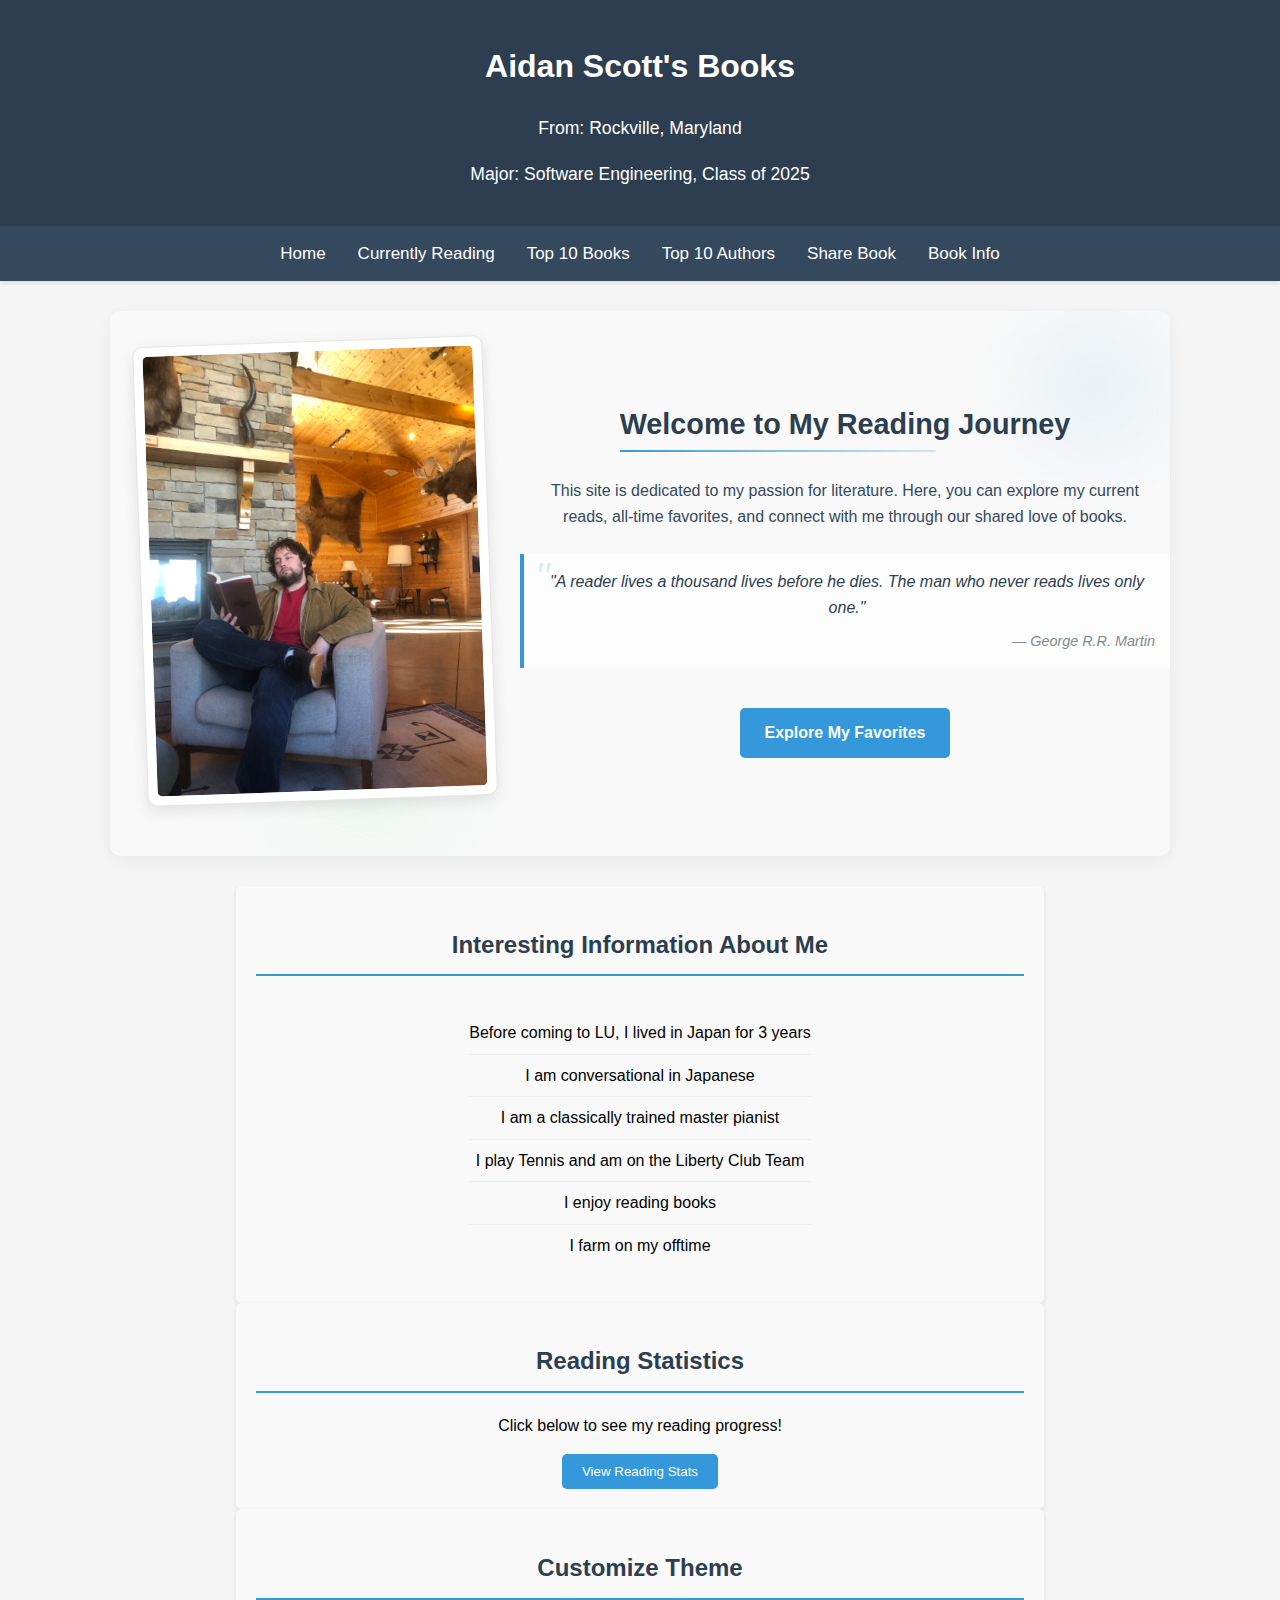
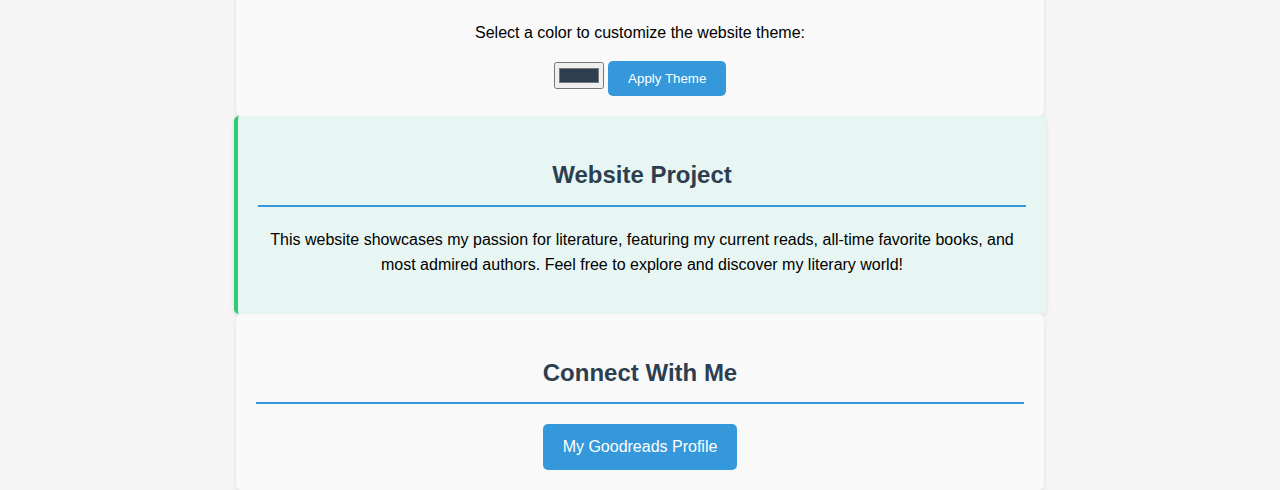
==== commit 6fbd3022: "Add profile photo" ====
--- a/index.html
+++ b/index.html
@@ -41,8 +41,8 @@
 
             // Create profile image
             const profileImage = document.createElement('img');
-            profileImage.src = 'profile-photo.jpg';  // You'll need to add this image
-            profileImage.alt = 'Aidan Scott with books';
+            profileImage.src = 'profile-photo.jpeg';
+            profileImage.alt = 'This is me reading';
             profileImage.className = 'profile-photo';
 
             // Create image frame
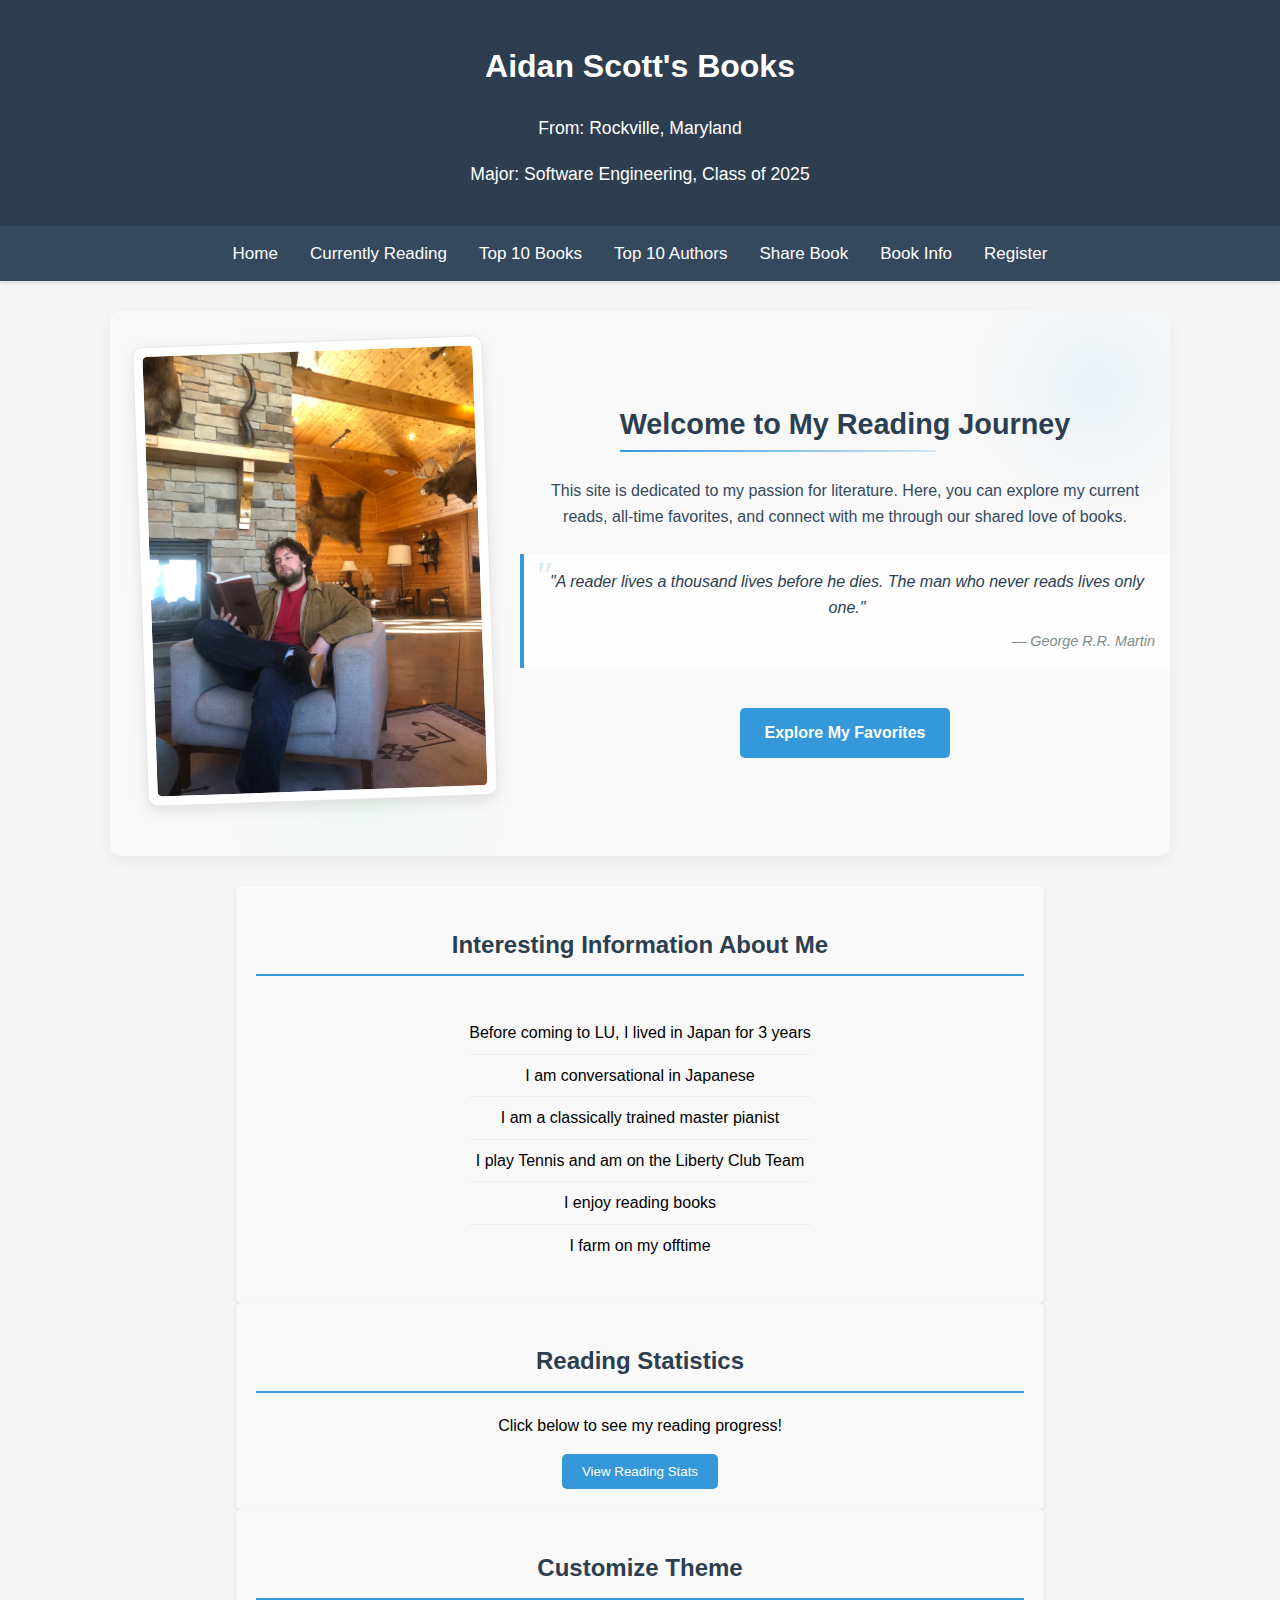
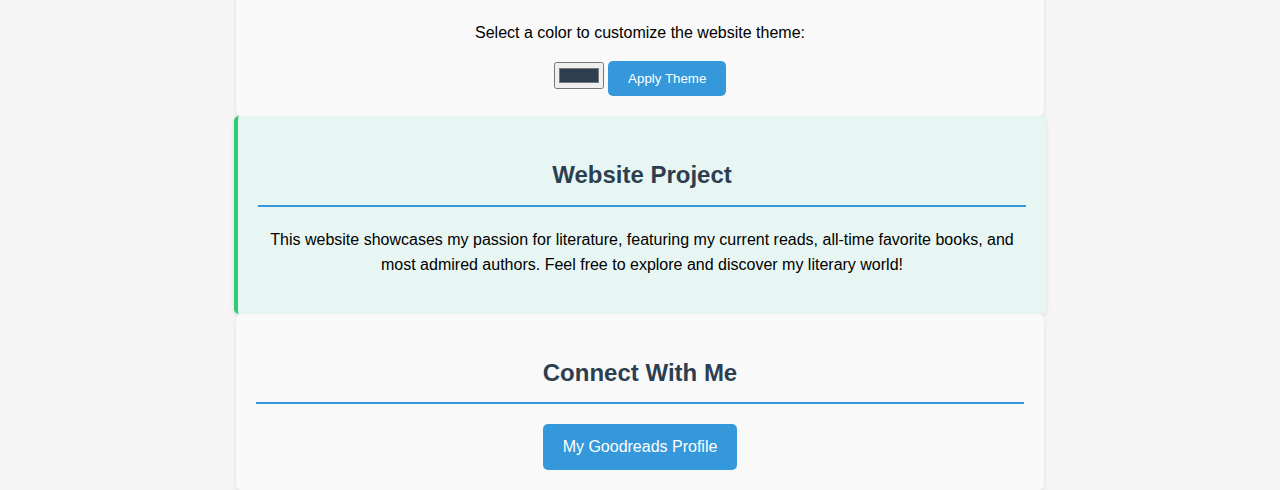
==== commit a627f51c: "Add proper register navigation" ====
--- a/index.html
+++ b/index.html
@@ -26,6 +26,7 @@
         <a href="favorite-authors.html">Top 10 Authors</a>
         <a href="book-form.html">Share Book</a>
         <a href="book-info.html">Book Info</a>
+        <a href="registration-form.html">Register</a>
     </nav>
 
     <!-- *** PROJECT 5: REQUIREMENT #3: Using createElement and appendChild to create welcome banner *** -->
--- a/styles.css
+++ b/styles.css
@@ -1775,4 +1775,123 @@
 .read-more-btn:hover::after {
     transform: rotate(0deg);
     opacity: 1;
+}
+
+/* Styles for the actual submission display */
+.book-display {
+    max-width: 800px;
+    margin: 0 auto;
+}
+
+.book-info-card {
+    background: white;
+    padding: 25px;
+    border-radius: 8px;
+    box-shadow: 0 5px 15px rgba(0, 0, 0, 0.1);
+    position: relative;
+    overflow: hidden;
+}
+
+/* Registration Form Styles */
+.registration-container {
+    max-width: 600px;
+    margin: 30px auto;
+    background-color: white;
+    padding: 30px;
+    border-radius: 8px;
+    box-shadow: 0 5px 15px rgba(0, 0, 0, 0.1);
+}
+
+.registration-form .form-field {
+    margin-bottom: 20px;
+}
+
+.registration-form label {
+    display: block;
+    margin-bottom: 5px;
+    font-weight: bold;
+    color: #2c3e50;
+}
+
+.registration-form input[type="text"],
+.registration-form input[type="email"],
+.registration-form input[type="password"],
+.registration-form input[type="tel"],
+.registration-form input[type="date"] {
+    width: 100%;
+    padding: 10px;
+    border: 1px solid #bdc3c7;
+    border-radius: 4px;
+    font-size: 16px;
+    transition: border-color 0.3s ease;
+}
+
+.registration-form input.invalid {
+    border-color: #e74c3c;
+    background-color: rgba(231, 76, 60, 0.05);
+}
+
+.registration-form input:focus {
+    border-color: #3498db;
+    outline: none;
+    box-shadow: 0 0 5px rgba(52, 152, 219, 0.3);
+}
+
+.error-message {
+    color: #e74c3c;
+    font-size: 0.85em;
+    margin-top: 5px;
+    display: none;
+}
+
+.checkbox-container {
+    display: flex;
+    align-items: flex-start;
+    margin-top: 10px;
+}
+
+.checkbox-container input[type="checkbox"] {
+    margin-right: 10px;
+    margin-top: 5px;
+}
+
+.password-field {
+    position: relative;
+}
+
+.toggle-password {
+    position: absolute;
+    right: 10px;
+    top: 50%;
+    transform: translateY(-50%);
+    background: none;
+    border: none;
+    color: #7f8c8d;
+    cursor: pointer;
+    font-size: 0.85em;
+}
+
+.form-requirements {
+    background-color: #f8f9fa;
+    padding: 15px;
+    border-radius: 5px;
+    margin-bottom: 20px;
+    font-size: 0.9em;
+    color: #34495e;
+}
+
+.form-requirements h3 {
+    color: #2c3e50;
+    margin-top: 0;
+    margin-bottom: 10px;
+    font-size: 1.1em;
+}
+
+.form-requirements ul {
+    margin: 0;
+    padding-left: 20px;
+}
+
+.form-requirements ul li {
+    margin-bottom: 5px;
 }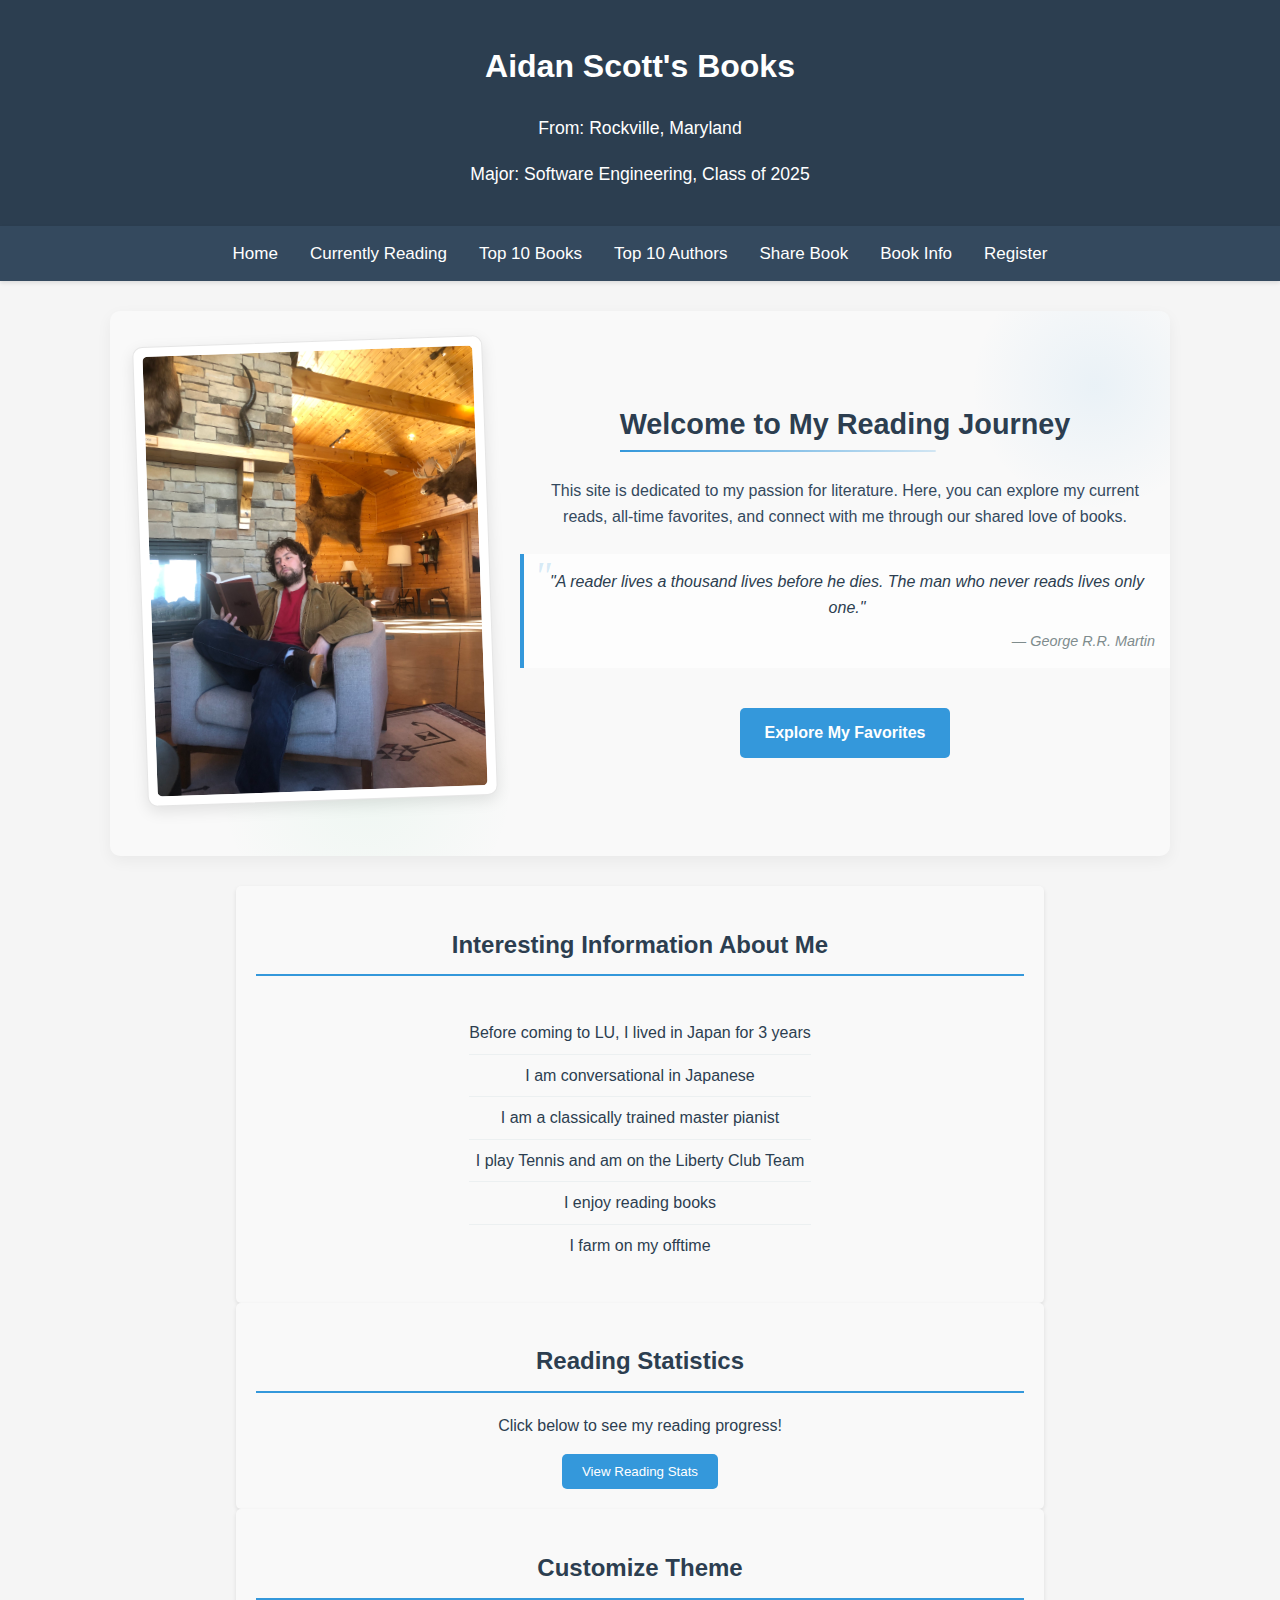
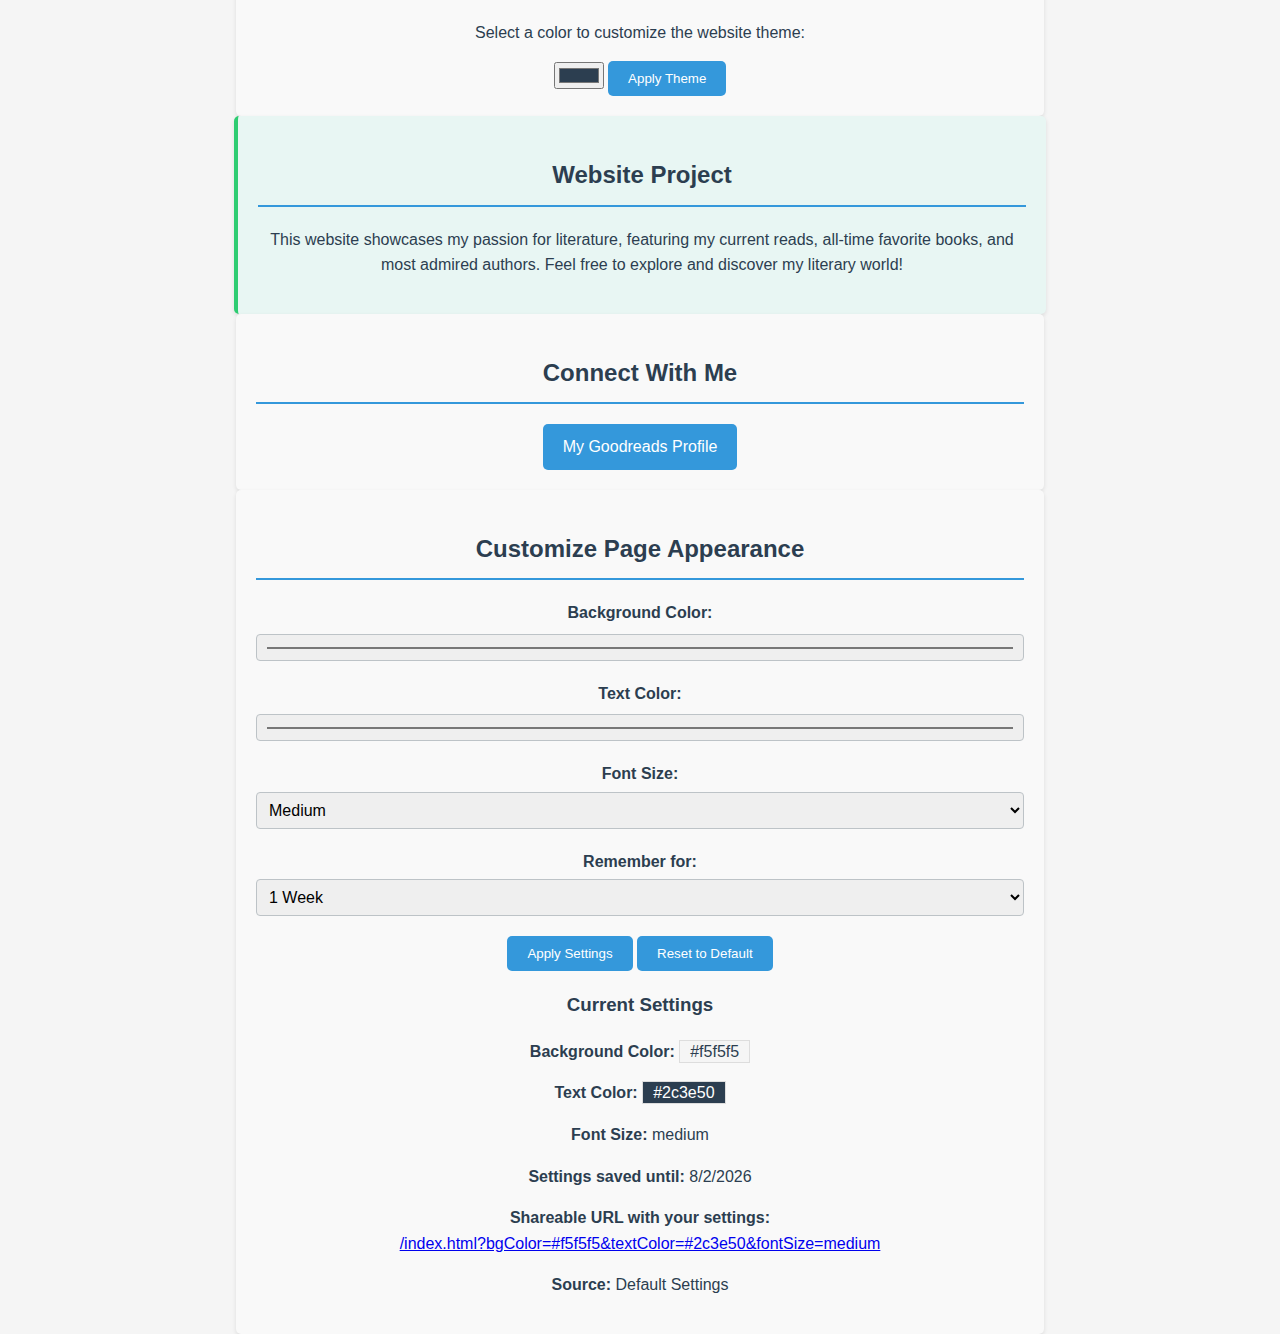
==== commit 7f3d1790: "Project 9" ====
--- a/index.html
+++ b/index.html
@@ -190,6 +190,9 @@
 
     <!-- Include the lightbox script -->
     <script src="lightbox.js"></script>
+
+    <!-- Include the cookies script -->
+    <script src="proj9.js"></script>
 </body>
 
 </html>--- a/styles.css
+++ b/styles.css
@@ -1894,4 +1894,184 @@
 
 .form-requirements ul li {
     margin-bottom: 5px;
+}
+
+.categories-section {
+    margin-bottom: 30px;
+}
+
+.checkboxes-container {
+    display: flex;
+    flex-wrap: wrap;
+    gap: 10px;
+    margin-top: 10px;
+}
+
+.checkbox-wrapper {
+    display: flex;
+    align-items: center;
+    margin-right: 15px;
+    margin-bottom: 10px;
+}
+
+.checkbox-wrapper input[type="checkbox"] {
+    margin-right: 5px;
+}
+
+.selected-categories-section {
+    background-color: #f5f5f5;
+    padding: 15px;
+    border-radius: 8px;
+    margin-bottom: 20px;
+}
+
+.selected-categories-section h4 {
+    margin-top: 0;
+    color: #2c3e50;
+}
+
+.empty-message {
+    color: #7f8c8d;
+    font-style: italic;
+}
+
+.category-badges {
+    display: flex;
+    flex-wrap: wrap;
+    gap: 10px;
+}
+
+.category-badge {
+    background-color: #3498db;
+    color: white;
+    padding: 5px 10px;
+    border-radius: 15px;
+    display: inline-flex;
+    align-items: center;
+    font-size: 0.9em;
+}
+
+.remove-category {
+    background: none;
+    border: none;
+    color: white;
+    margin-left: 5px;
+    cursor: pointer;
+    font-size: 1.2em;
+    line-height: 0.8;
+    padding: 2px 5px;
+    border-radius: 50%;
+}
+
+.remove-category:hover {
+    background-color: rgba(255, 255, 255, 0.2);
+}
+
+.custom-category-section {
+    margin-bottom: 20px;
+}
+
+.input-with-button {
+    display: flex;
+    gap: 10px;
+}
+
+.input-with-button input {
+    flex: 1;
+}
+
+.btn-add {
+    background-color: #27ae60;
+    color: white;
+    border: none;
+    padding: 8px 15px;
+    border-radius: 4px;
+    cursor: pointer;
+    transition: background-color 0.3s;
+}
+
+.btn-add:hover {
+    background-color: #2ecc71;
+}
+
+.field-hint {
+    font-size: 0.85em;
+    color: #7f8c8d;
+    margin-top: 5px;
+    margin-bottom: 0;
+}
+
+/* File upload section styles */
+.file-upload-section {
+    margin-bottom: 25px;
+}
+
+.file-contents-preview {
+    background-color: #f9f9f9;
+    border: 1px solid #e0e0e0;
+    border-radius: 8px;
+    padding: 15px;
+    margin-top: 15px;
+    max-height: 300px;
+    overflow-y: auto;
+}
+
+.file-contents-preview h4 {
+    margin-top: 0;
+    color: #2c3e50;
+    border-bottom: 1px solid #e0e0e0;
+    padding-bottom: 8px;
+}
+
+.file-contents-preview pre {
+    font-family: monospace;
+    white-space: pre-wrap;
+    word-wrap: break-word;
+    margin: 0;
+    padding: 10px;
+    background-color: white;
+    border-radius: 4px;
+}
+
+/* Book info display styles */
+.book-categories {
+    margin-top: 20px;
+    padding-top: 15px;
+    border-top: 1px solid #ecf0f1;
+}
+
+.book-categories h4 {
+    margin-top: 0;
+    margin-bottom: 10px;
+    color: #2c3e50;
+}
+
+.category-tags {
+    display: flex;
+    flex-wrap: wrap;
+    gap: 8px;
+    margin-top: 10px;
+}
+
+.category-tag {
+    background-color: #3498db;
+    color: white;
+    padding: 5px 10px;
+    border-radius: 15px;
+    font-size: 0.9em;
+}
+
+/* Form submission result styles */
+.selected-categories,
+.uploaded-file-info {
+    margin-top: 15px;
+    padding-top: 15px;
+    border-top: 1px solid #e0e0e0;
+}
+
+.selected-categories h4,
+.uploaded-file-info h4 {
+    margin-top: 0;
+    margin-bottom: 5px;
+    color: #2c3e50;
 }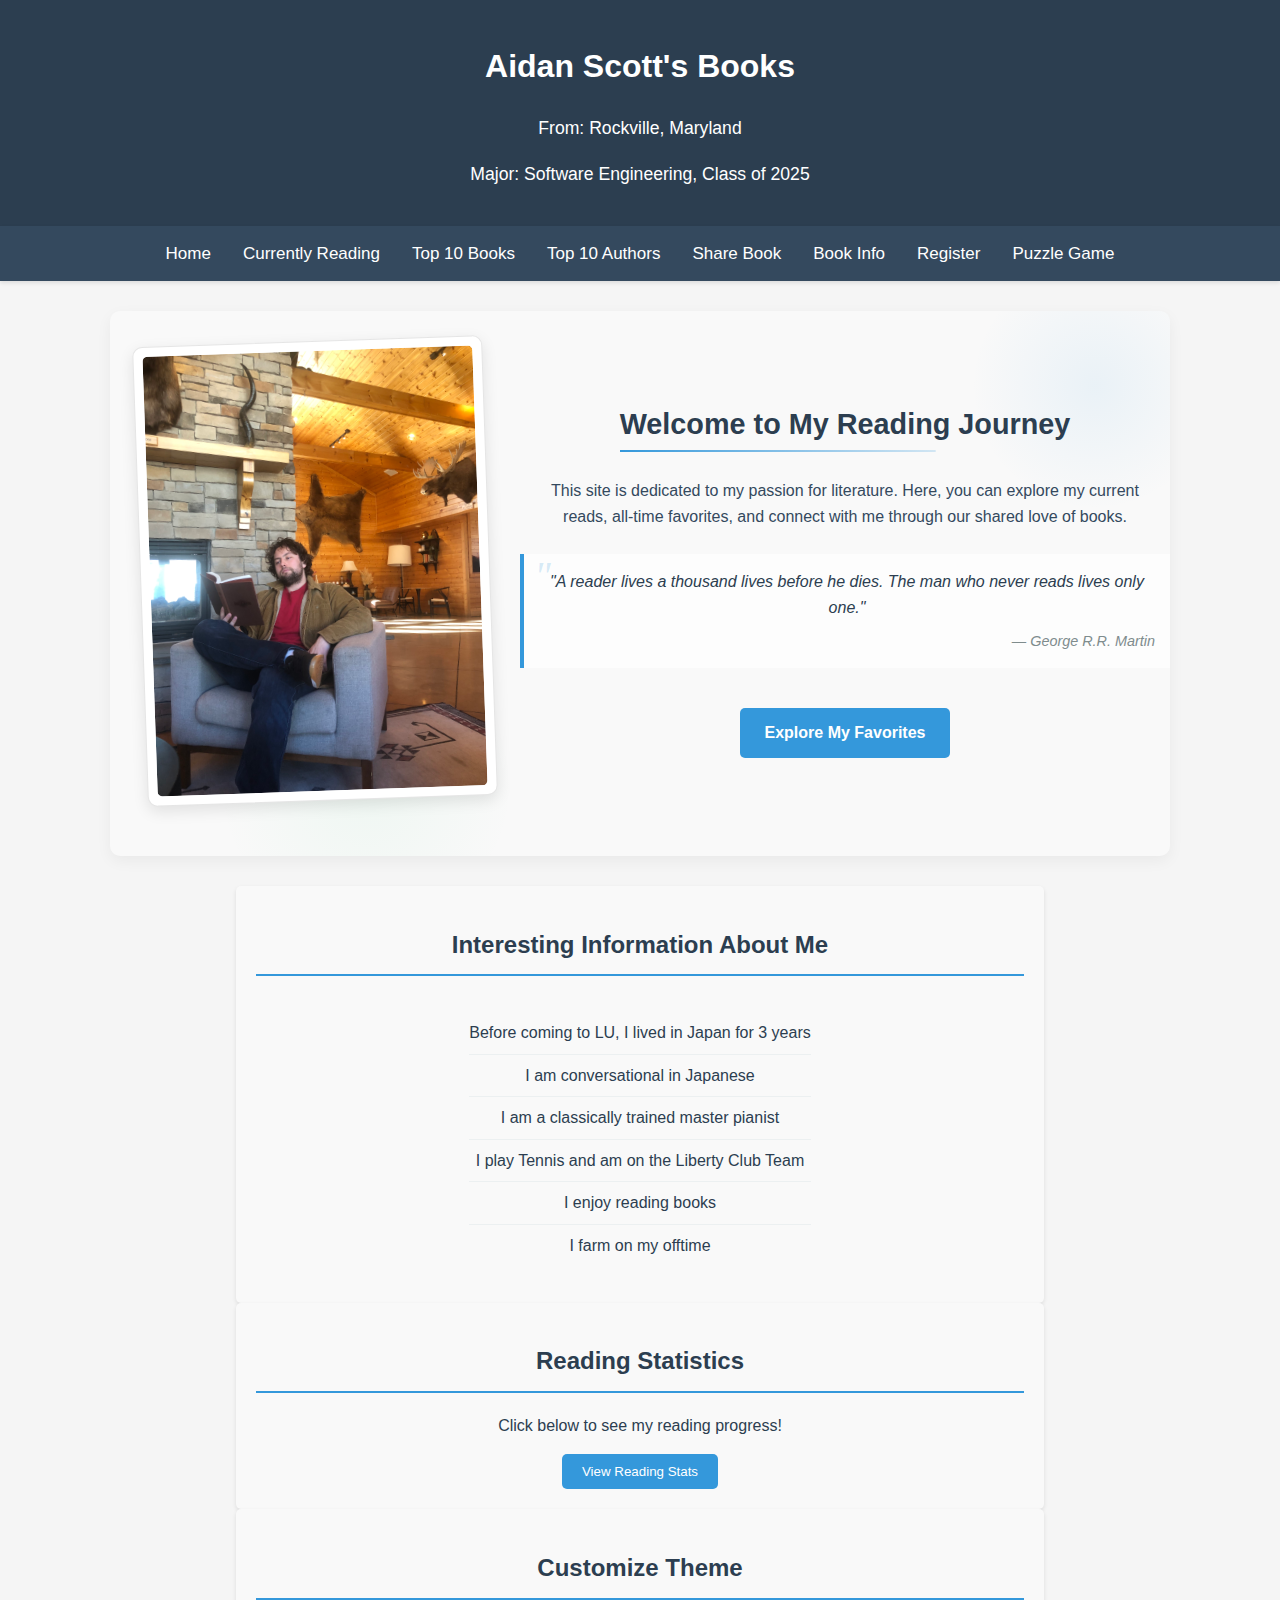
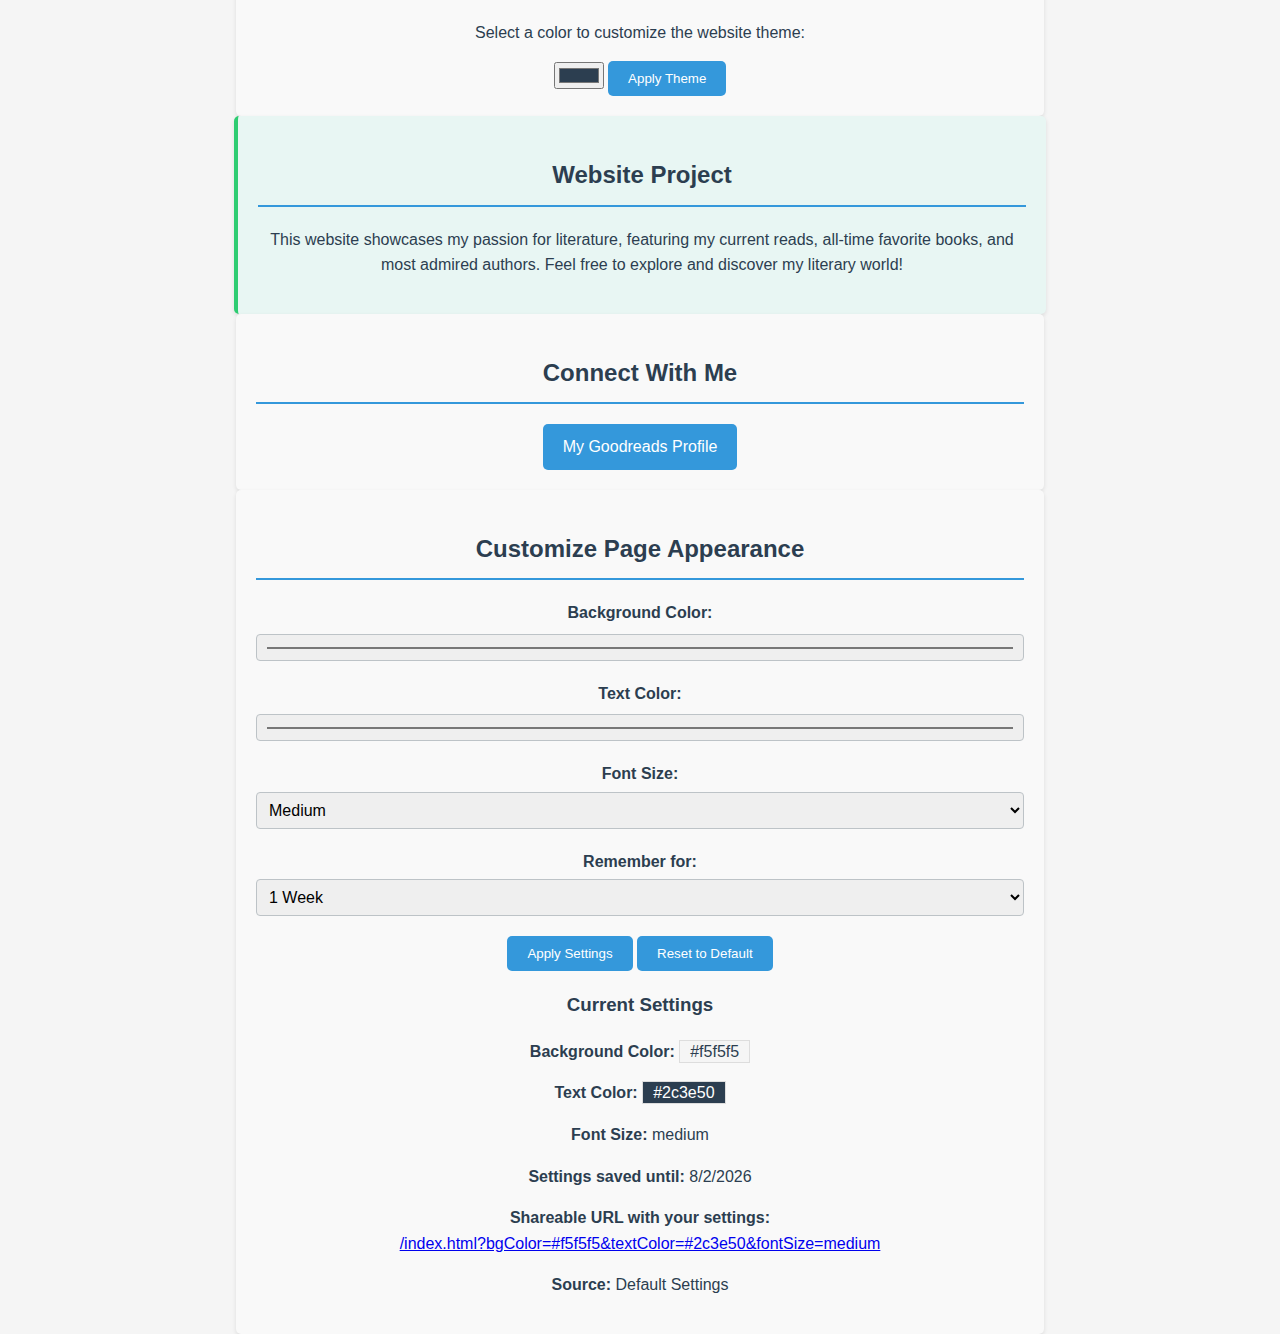
==== commit ecdcf5d1: "project 10 game" ====
--- a/index.html
+++ b/index.html
@@ -27,6 +27,7 @@
         <a href="book-form.html">Share Book</a>
         <a href="book-info.html">Book Info</a>
         <a href="registration-form.html">Register</a>
+        <a href="puzzle-game.html">Puzzle Game</a>
     </nav>
 
     <!-- *** PROJECT 5: REQUIREMENT #3: Using createElement and appendChild to create welcome banner *** -->
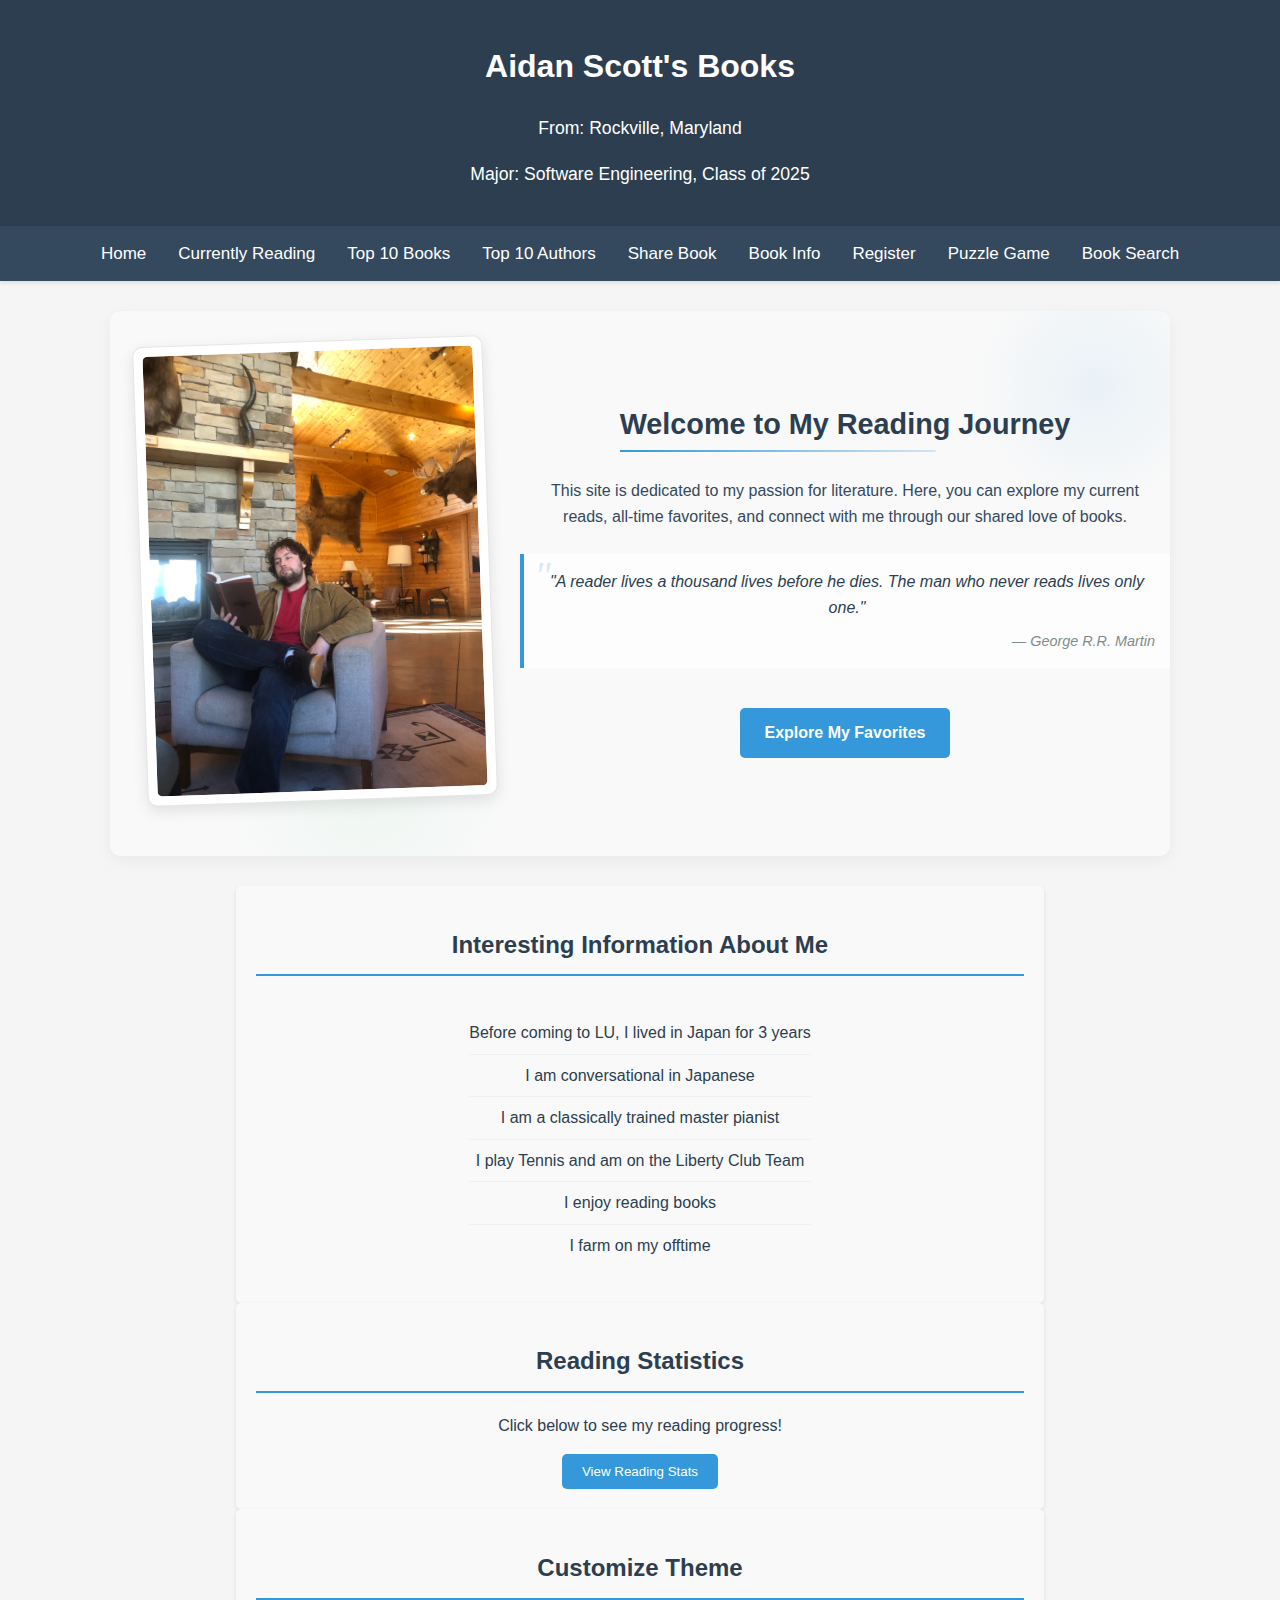
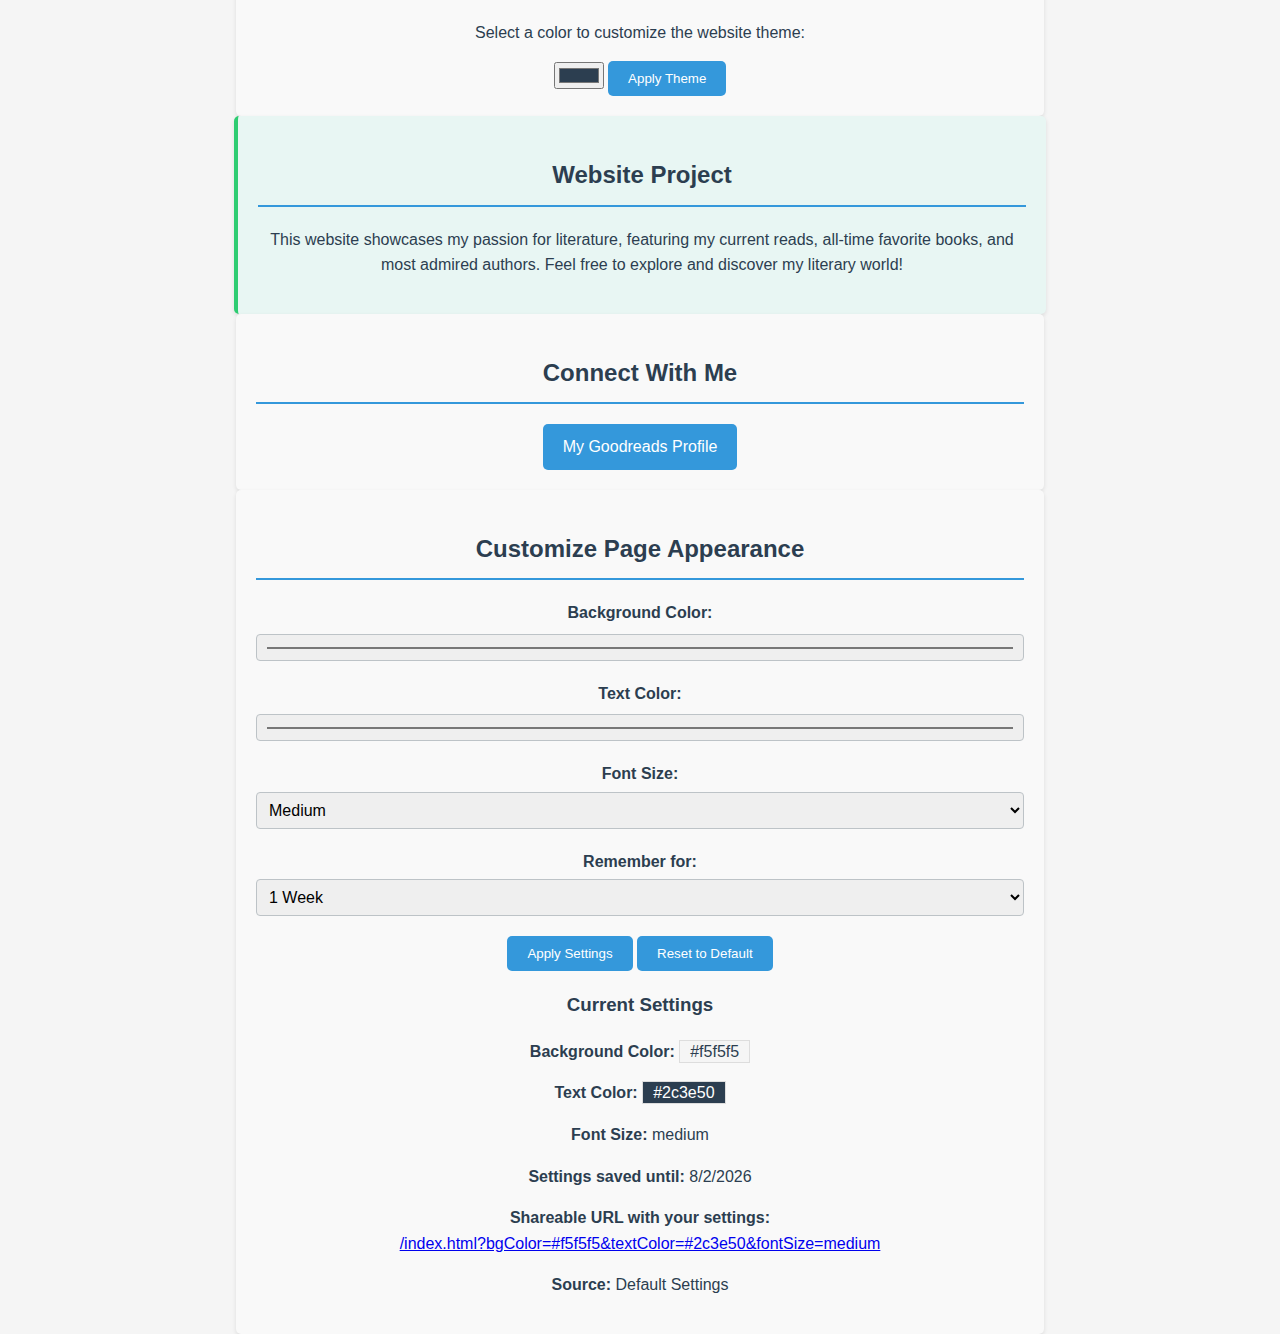
==== commit 99ce0996: "Project 11" ====
--- a/index.html
+++ b/index.html
@@ -28,6 +28,7 @@
         <a href="book-info.html">Book Info</a>
         <a href="registration-form.html">Register</a>
         <a href="puzzle-game.html">Puzzle Game</a>
+        <a href="book-discovery.html">Book Search</a>
     </nav>
 
     <!-- *** PROJECT 5: REQUIREMENT #3: Using createElement and appendChild to create welcome banner *** -->
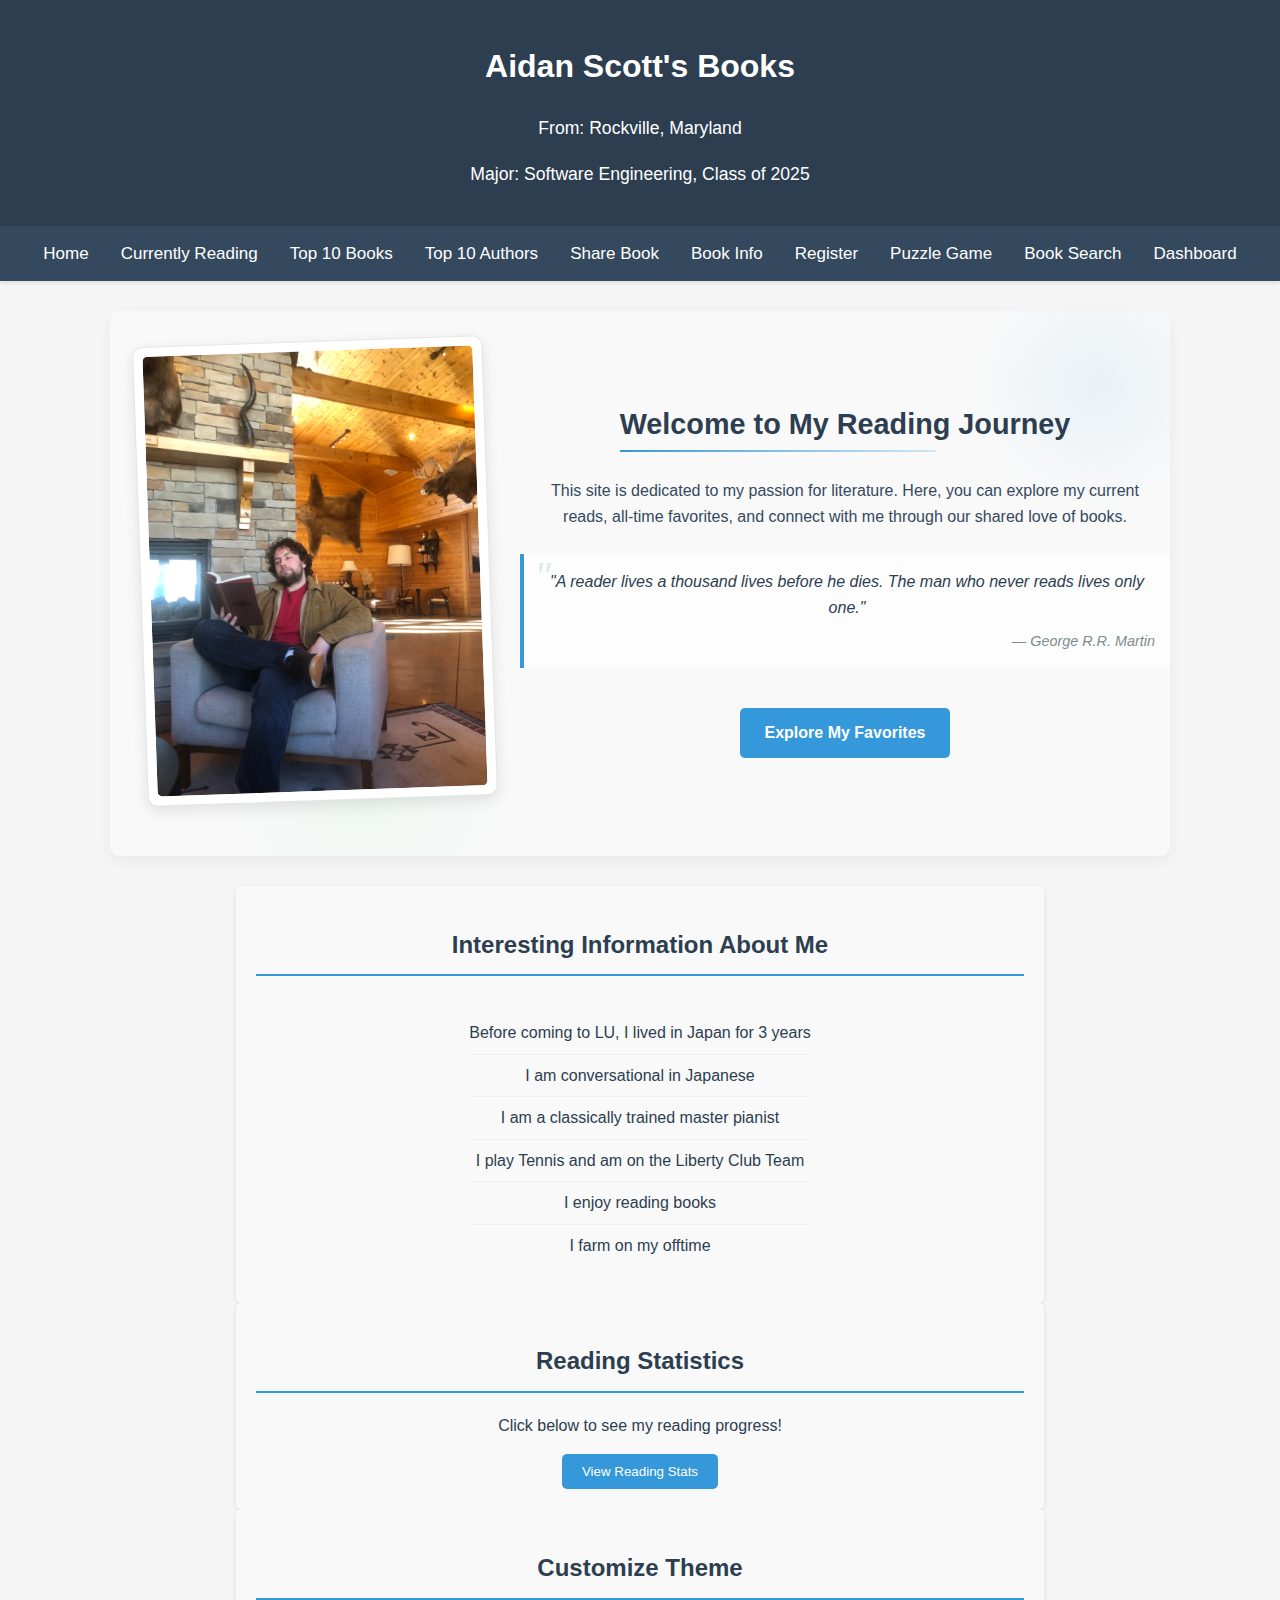
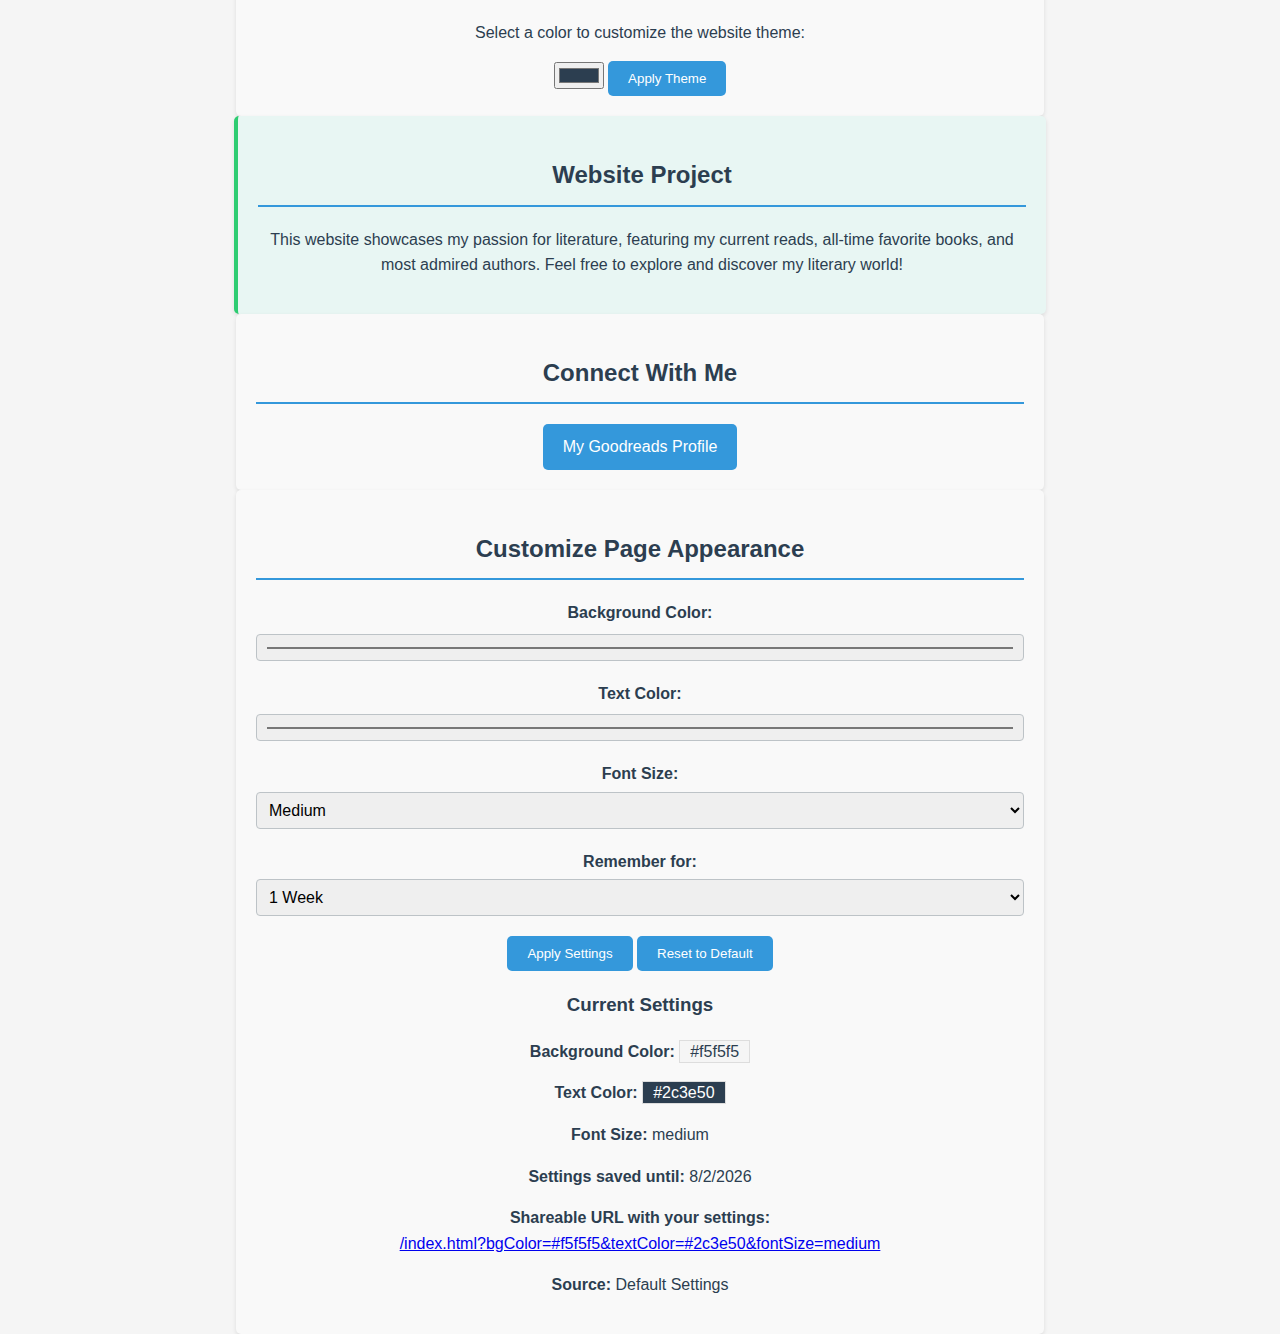
==== commit 322c9b7b: "Final final" ====
--- a/index.html
+++ b/index.html
@@ -29,6 +29,7 @@
         <a href="registration-form.html">Register</a>
         <a href="puzzle-game.html">Puzzle Game</a>
         <a href="book-discovery.html">Book Search</a>
+        <a href="reading-dashboard.html">Dashboard</a>
     </nav>
 
     <!-- *** PROJECT 5: REQUIREMENT #3: Using createElement and appendChild to create welcome banner *** -->
